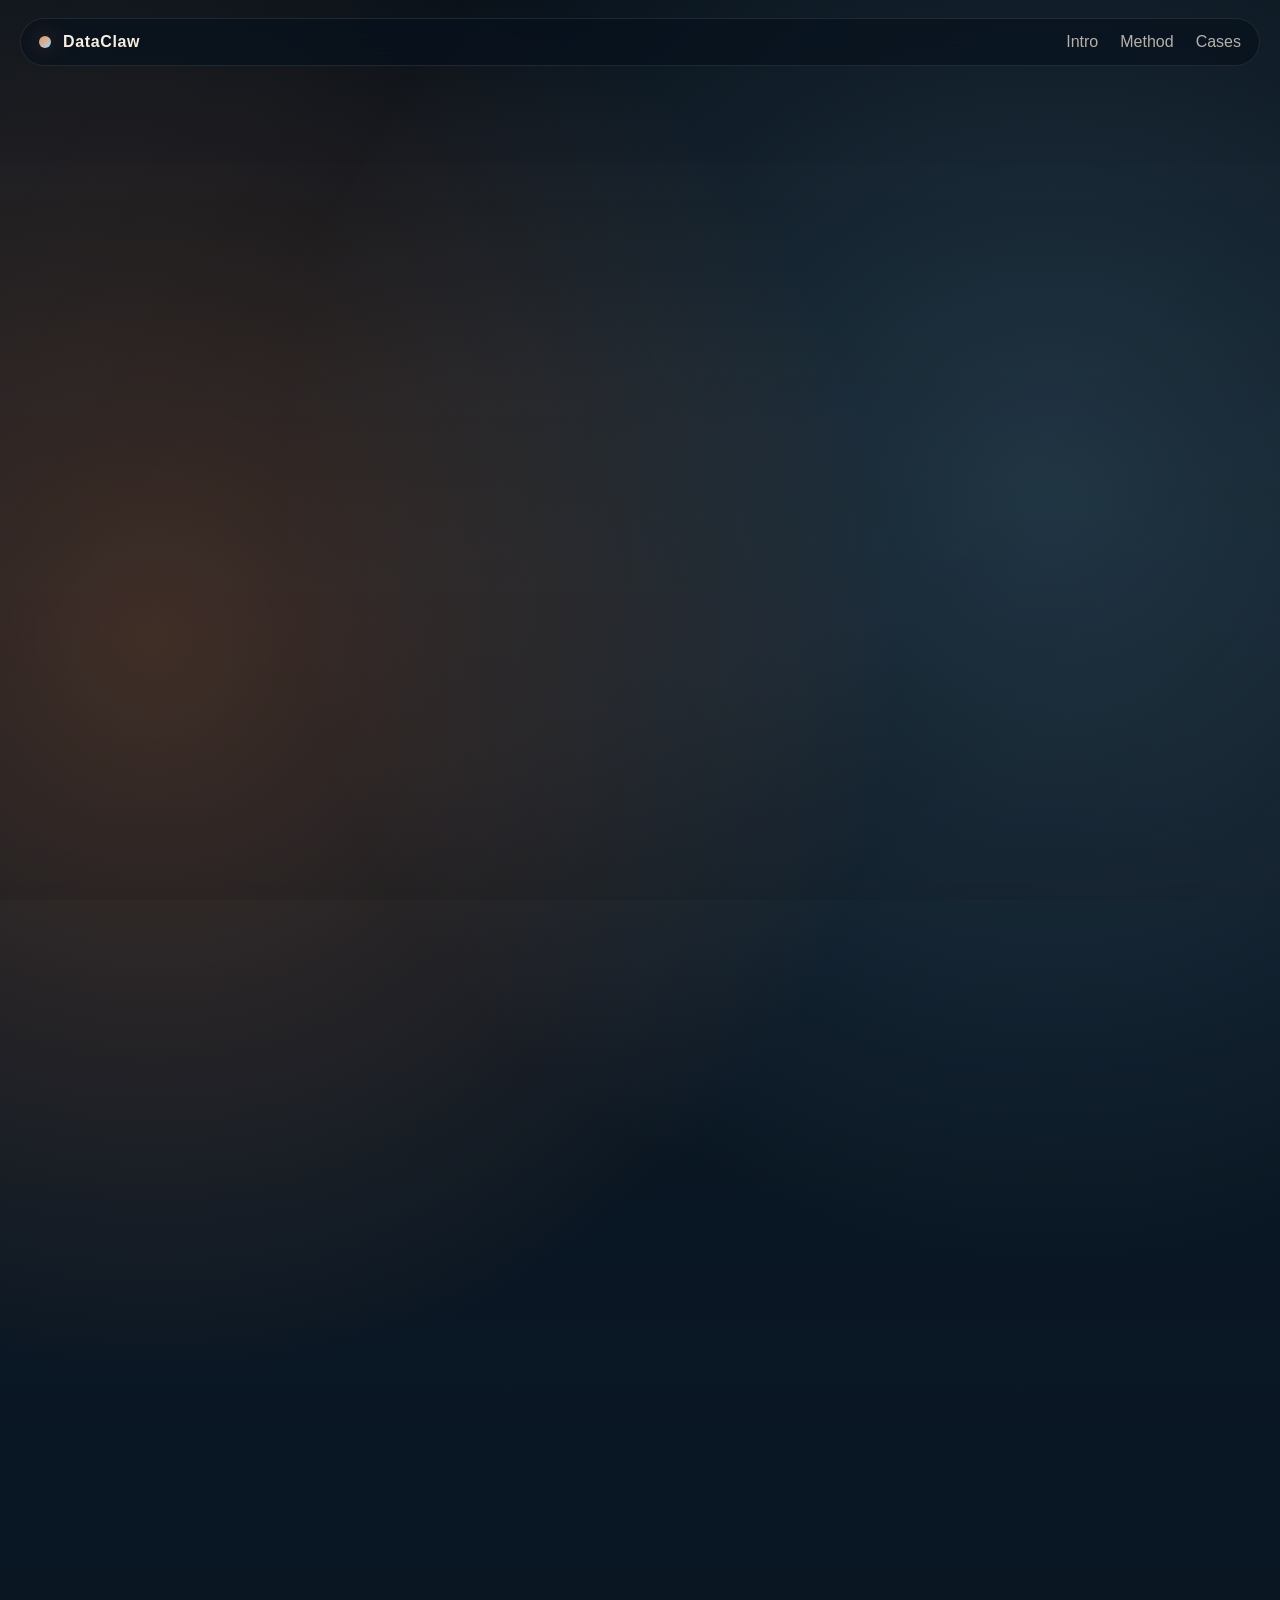
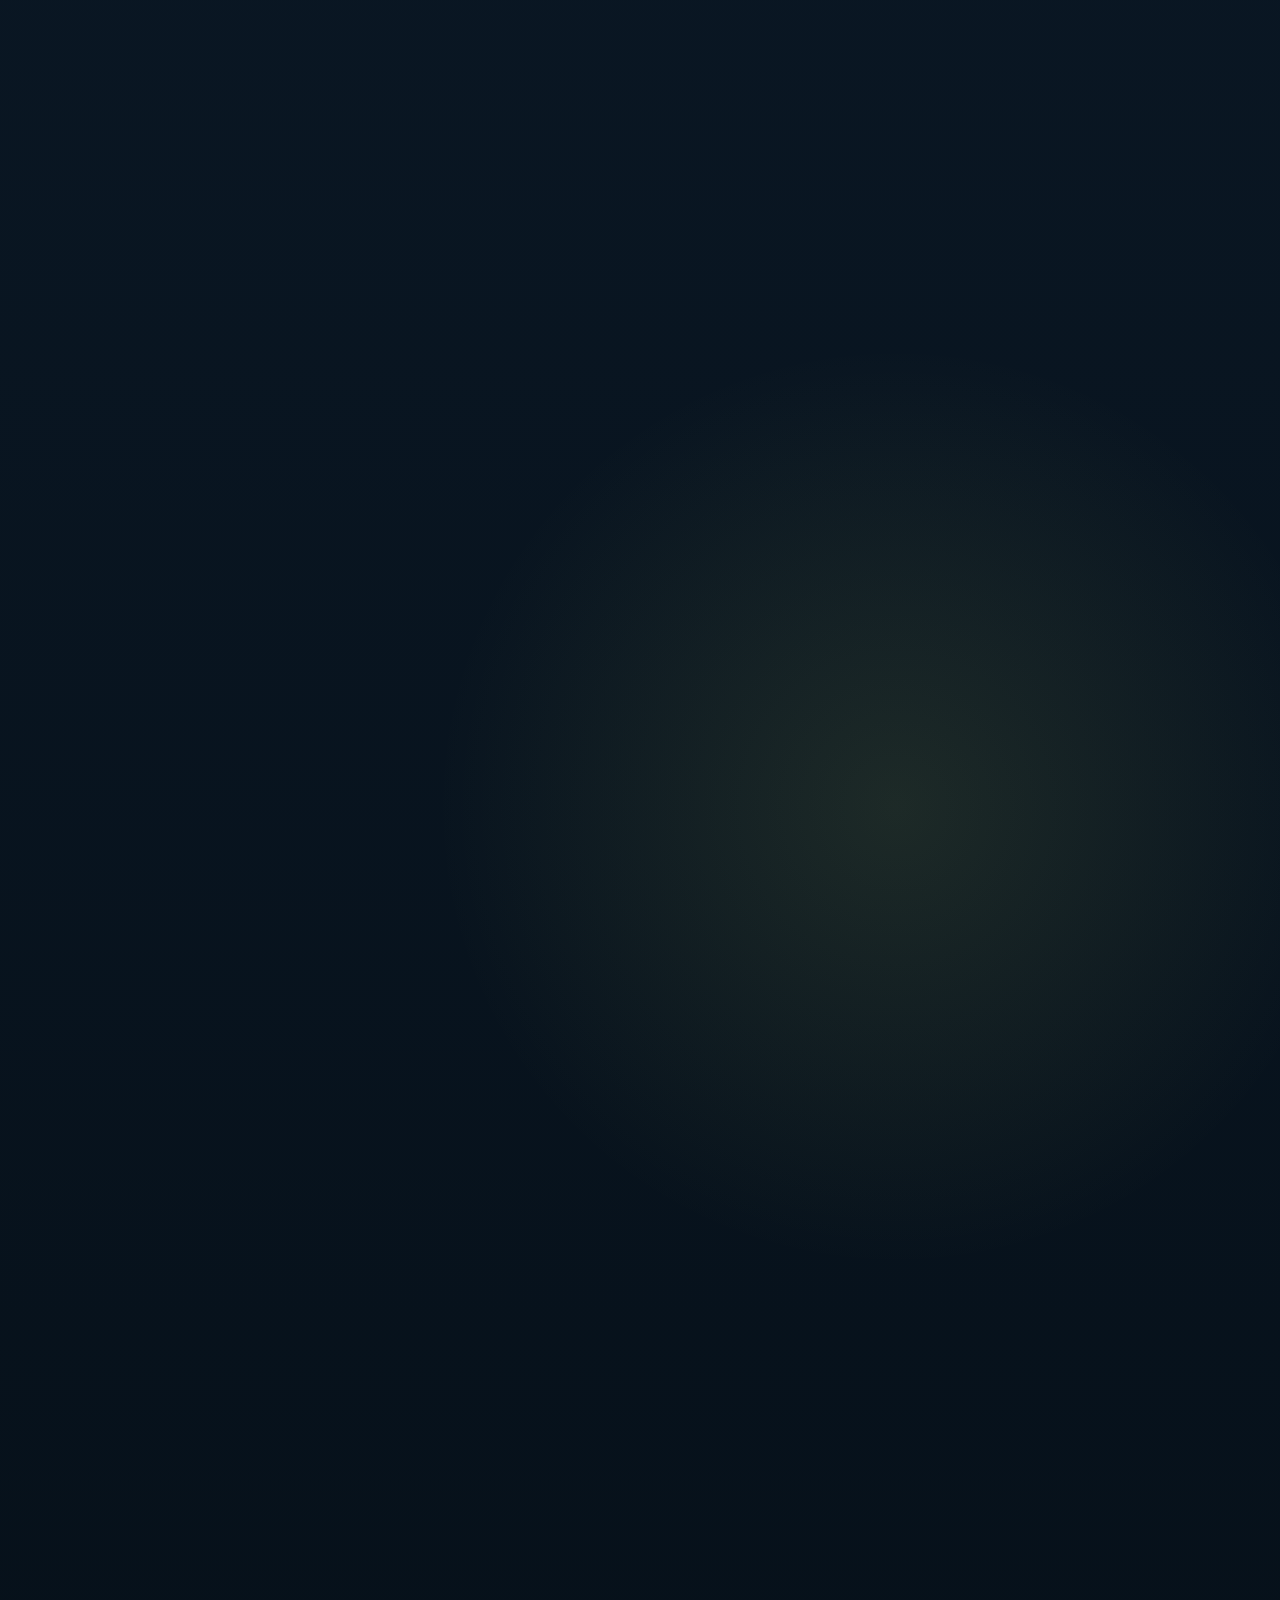
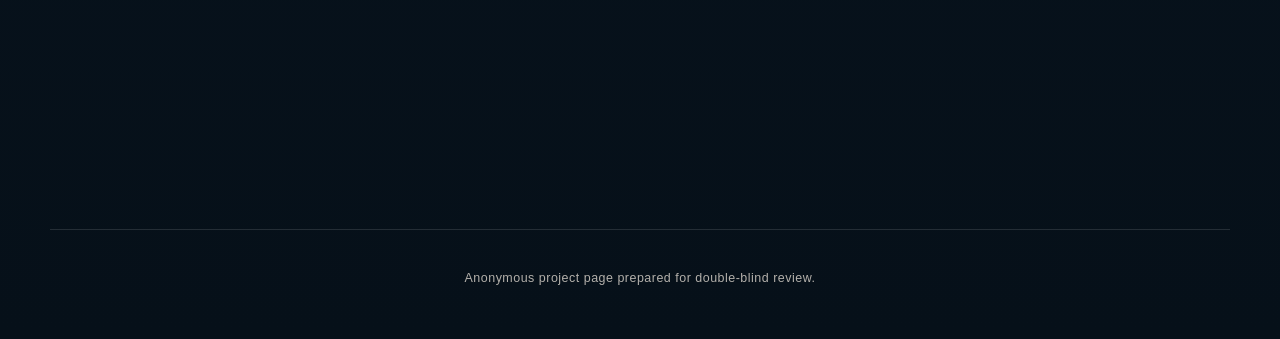
==== docs/index.html @ ee5fcf99 "Prepare anonymous review project page" ====
<!doctype html>
<html lang="en">
  <head>
    <meta charset="UTF-8" />
    <meta name="viewport" content="width=device-width, initial-scale=1.0" />
    <meta name="robots" content="noindex, nofollow, noarchive, nosnippet" />
    <meta name="referrer" content="no-referrer" />
    <meta
      http-equiv="Content-Security-Policy"
      content="default-src 'self'; img-src 'self' data:; media-src 'self'; style-src 'self' 'unsafe-inline'; script-src 'self'; connect-src 'none'; object-src 'none'; base-uri 'none'; form-action 'none'"
    />
    <title>DataClaw | Anonymous Project Page</title>
    <meta
      name="description"
      content="Anonymous project page for DataClaw, an agentic framework that plans, verifies, and teaches from raw multimodal streams."
    />
    <link rel="stylesheet" href="./styles.css?v=evaltable01" />
  </head>
  <body>
    <div class="cursor-glow" aria-hidden="true"></div>
    <div class="page-noise" aria-hidden="true"></div>

    <header class="site-nav">
      <a class="brand" href="#intro">
        <span class="brand-mark"></span>
        <span class="brand-text">DataClaw</span>
      </a>
      <nav class="nav-links">
        <a href="#intro">Intro</a>
        <a href="#method">Method</a>
        <a href="#cases">Cases</a>
      </nav>
    </header>

    <main>
      <section class="section hero" id="intro">
        <div class="hero-copy reveal">
          <p class="eyebrow">Planning, verifying, and teaching from raw multimodal streams</p>
          <h1 class="hero-title">
            DataClaw:
            <span>Agentic Data Tailoring</span>
          </h1>
          <p class="hero-subtitle">
            Construct intent-aligned supervision by deciding what evidence to acquire,
            what to write, and when a record is ready to teach.
          </p>
          <p class="hero-text">
            Given a raw stream and construction intent, DataClaw plans evidence requirements,
            calls typed visual and structured-data tools, drafts structured supervision, and
            verifies or revises the result before stopping. Provenance-aware anchors enforce
            factual support, while learner feedback favors records that improve downstream training.
          </p>
          <div class="hero-actions">
            <a class="button button-primary" href="#cases">Explore Cases</a>
            <a class="button button-ghost" href="#method">See Method</a>
          </div>
          <div class="hero-stats">
            <article class="stat-card">
              <strong>Plan</strong>
              <span>decompose each requested schema into unresolved evidence needs</span>
            </article>
            <article class="stat-card">
              <strong>Verify</strong>
              <span>ground every accepted claim in provenance-bearing anchors</span>
            </article>
            <article class="stat-card">
              <strong>Teach</strong>
              <span>prefer valid records aligned with downstream learner improvement</span>
            </article>
          </div>
        </div>

        <div class="hero-stage reveal">
          <div class="hero-backdrop"></div>
          <div class="hero-orbit hero-orbit-one"></div>
          <div class="hero-orbit hero-orbit-two"></div>
          <article class="hero-panel hero-panel-wide">
            <p class="panel-kicker">Raw Streams</p>
            <h3>Video, GUI trace, robot trajectory, and editing sequence</h3>
            <p>Long heterogeneous streams enter without pre-selected evidence or a fixed tool route.</p>
          </article>
          <article class="hero-panel hero-panel-top">
            <p class="panel-kicker">Construction Intent</p>
            <p>The requested schema determines which evidence and verification steps are necessary.</p>
          </article>
          <article class="hero-panel hero-panel-mid">
            <p class="panel-kicker">Teaching Records</p>
            <p>Verified tutorials, temporal QA, GUI trajectories, embodied recovery, and generation conditions.</p>
          </article>
          <div class="hero-chip hero-chip-left">Plan &rarr; Act</div>
          <div class="hero-chip hero-chip-right">Verify &rarr; Revise</div>
        </div>
      </section>

      <section class="section method-section" id="method">
        <div class="section-head reveal">
          <p class="eyebrow">Method</p>
          <h2>Adapt the evidence path to each intent instead of replaying one fixed workflow.</h2>
          <p class="section-copy">
            DataClaw decomposes the requested schema into evidence needs, acquires only unresolved
            evidence through typed tools, drafts a structured record, and revises it when factual
            or structural checks fail.
          </p>
        </div>

        <div class="method-architecture reveal" id="method-architecture">
          <div class="flow-group-frame flow-group-frame-inputs">
            <span class="flow-stage-label">Initial Inputs</span>
          </div>
          <div class="flow-group-frame flow-group-frame-outputs">
            <span class="flow-stage-label">Final outputs</span>
          </div>

          <article class="flow-card flow-card-video flow-card-data" data-flow-focus="video" data-flow-group="video" tabindex="0">
            <h3>Raw Stream</h3>
            <p>Full video, GUI session, or embodied trajectory with no pre-selected evidence.</p>
          </article>
          <article class="flow-card flow-card-query flow-card-data" data-flow-focus="source-intent" data-flow-group="source-intent" tabindex="0">
            <h3>Intent + Schema</h3>
            <p>The requested training record and its domain-specific structural constraints.</p>
          </article>

          <article class="flow-card flow-card-intent flow-card-agent" data-flow-focus="intent-agent" data-flow-group="intent-agent" tabindex="0">
            <h3>Planning Policy</h3>
            <p>Decompose the schema into evidence needs and decide which observations are still missing.</p>
            <div class="flow-mini-tags">
              <span>plan</span>
              <span>tool choice</span>
              <span>budget aware</span>
            </div>
          </article>

          <article class="flow-card flow-task-type flow-task-type-a flow-card-data" tabindex="0">
            <span class="flow-chip">Need A</span>
            <h3>Temporal</h3>
            <p>Locate decisive intervals, state changes, and event order.</p>
          </article>
          <article class="flow-card flow-task-type flow-task-type-b flow-card-data" tabindex="0">
            <span class="flow-chip">Need B</span>
            <h3>Perception</h3>
            <p>Resolve text, objects, spatial support, and tracked motion.</p>
          </article>
          <article class="flow-card flow-task-type flow-task-type-more flow-card-data" tabindex="0">
            <span class="flow-chip">Need C</span>
            <h3>Structured State</h3>
            <p>Recover GUI events, metadata, logs, or proprioception.</p>
          </article>

          <article class="flow-card flow-task-agent flow-task-agent-a flow-card-agent" tabindex="0">
            <h3>Temporal Tools</h3>
            <p>Seek, segment, and retrieve event-aware frames on demand.</p>
          </article>
          <article class="flow-card flow-task-agent flow-task-agent-b flow-card-agent" tabindex="0">
            <h3>Perception Tools</h3>
            <p>Invoke OCR, ASR, detection, and tracking only when needed.</p>
          </article>
          <article class="flow-card flow-task-agent flow-task-agent-more flow-card-agent" tabindex="0">
            <h3>State Parsers</h3>
            <p>Read exact structured observations from available traces and logs.</p>
          </article>

          <article class="flow-card flow-output flow-output-tutorial flow-card-data" tabindex="0">
            <h3>Draft</h3>
            <p>Construct an intent-conditioned record in the requested schema.</p>
          </article>
          <article class="flow-card flow-output flow-output-temporal flow-card-data" tabindex="0">
            <h3>Verify / Revise</h3>
            <p>Check provenance, factual consistency, and structural validity.</p>
          </article>
          <article class="flow-card flow-output flow-output-more flow-card-data" tabindex="0">
            <h3>Teaching Record</h3>
            <p>Return accepted supervision with evidence and an auditable tool trace.</p>
          </article>

          <svg class="flow-svg" viewBox="0 0 1240 1120" preserveAspectRatio="none" aria-hidden="true">
            <defs>
              <marker id="flowArrow" viewBox="0 0 10 10" refX="8" refY="5" markerWidth="7" markerHeight="7" orient="auto-start-reverse">
                <path class="flow-arrow-head" d="M 0 0 L 10 5 L 0 10 z"></path>
              </marker>
            </defs>

            <g class="flow-arrow-base-layer">
              <path class="flow-arrow-base" d="M367 171 C400 205 458 220 520 227"></path>
              <path class="flow-arrow-base" d="M873 171 C840 205 782 220 720 227"></path>
              <path class="flow-arrow-base" d="M620 413 C548 434 436 448 215 469"></path>
              <path class="flow-arrow-base" d="M620 413 L620 469"></path>
              <path class="flow-arrow-base" d="M620 413 C692 434 804 448 1025 469"></path>
              <path class="flow-arrow-base" d="M215 645 L215 701"></path>
              <path class="flow-arrow-base" d="M620 645 L620 701"></path>
              <path class="flow-arrow-base" d="M1025 645 L1025 701"></path>
              <path class="flow-arrow-base" d="M215 865 L215 921"></path>
              <path class="flow-arrow-base" d="M620 865 L620 921"></path>
              <path class="flow-arrow-base" d="M1025 865 L1025 921"></path>
            </g>

            <g class="flow-arrow-flow-layer">
              <path class="flow-arrow-flow" d="M367 171 C400 205 458 220 520 227" marker-end="url(#flowArrow)"></path>
              <path class="flow-arrow-flow" d="M873 171 C840 205 782 220 720 227" marker-end="url(#flowArrow)"></path>
              <path class="flow-arrow-flow" d="M620 413 C548 434 436 448 215 469" marker-end="url(#flowArrow)"></path>
              <path class="flow-arrow-flow" d="M620 413 L620 469" marker-end="url(#flowArrow)"></path>
              <path class="flow-arrow-flow" d="M620 413 C692 434 804 448 1025 469" marker-end="url(#flowArrow)"></path>
              <path class="flow-arrow-flow" d="M215 645 L215 701" marker-end="url(#flowArrow)"></path>
              <path class="flow-arrow-flow" d="M620 645 L620 701" marker-end="url(#flowArrow)"></path>
              <path class="flow-arrow-flow" d="M1025 645 L1025 701" marker-end="url(#flowArrow)"></path>
              <path class="flow-arrow-flow" d="M215 865 L215 921" marker-end="url(#flowArrow)"></path>
              <path class="flow-arrow-flow" d="M620 865 L620 921" marker-end="url(#flowArrow)"></path>
              <path class="flow-arrow-flow" d="M1025 865 L1025 921" marker-end="url(#flowArrow)"></path>
            </g>
          </svg>
        </div>
      </section>

      <section class="section cases-section" id="cases">
        <div class="section-head reveal">
          <p class="eyebrow">Case Gallery</p>
          <h2>One system, many kinds of data users may ask for.</h2>
        </div>

        <div class="cases-layout">
          <nav class="case-nav reveal" id="case-filter" aria-label="Case categories">
            <button class="case-nav-item is-active" type="button" data-case-target="cooking" aria-controls="case-spotlight">
              <span class="case-nav-title">Everyday Tutorials</span>
            </button>
            <button class="case-nav-item" type="button" data-case-target="geometry" aria-controls="case-spotlight">
              <span class="case-nav-title">Education</span>
            </button>
            <button class="case-nav-item" type="button" data-case-target="gui" aria-controls="case-spotlight">
              <span class="case-nav-title">GUI Agents</span>
            </button>
            <button class="case-nav-item" type="button" data-case-target="embodied" aria-controls="case-spotlight">
              <span class="case-nav-title">World Model</span>
            </button>
            <button class="case-nav-item" type="button" data-case-target="editing" aria-controls="case-spotlight">
              <span class="case-nav-title">Generation</span>
            </button>
          </nav>

          <aside class="case-spotlight reveal" id="case-spotlight">
            <div class="spotlight-header">
              <div class="spotlight-meta">
                <span class="spotlight-index" id="spotlight-index">01</span>
                <span class="spotlight-domain" id="spotlight-domain">Everyday Tutorials</span>
              </div>
              <div class="spotlight-copy">
                <h3 id="spotlight-title">Cooking Tutorial from Raw Video</h3>
                <p id="spotlight-summary">
                  Turn a cooking-and-cleanup video into interleaved instructional data that feels like a real tutorial page.
                </p>
                <div class="case-subnav" id="case-subnav" hidden>
                  <span class="case-subnav-label">Subcategory</span>
                  <div class="case-subnav-controls">
                    <button class="case-subnav-button" id="case-subnav-prev" type="button" aria-label="Previous subcategory">
                      <span aria-hidden="true">‹</span>
                    </button>
                    <span class="case-subnav-current" id="case-subnav-current">Game Generation</span>
                    <button class="case-subnav-button" id="case-subnav-next" type="button" aria-label="Next subcategory">
                      <span aria-hidden="true">›</span>
                    </button>
                  </div>
                  <span class="case-subnav-count" id="case-subnav-count">1 / 2</span>
                </div>
              </div>
            </div>

            <div class="case-chat-shell" id="case-chat-shell">
              <div class="case-chat-topbar">
                <span class="chat-topbar-dot"></span>
                <span class="chat-topbar-dot"></span>
                <span class="chat-topbar-dot"></span>
                <p>Case Replay</p>
              </div>

              <div class="case-chat-thread" id="case-chat-thread">
                <article class="chat-message chat-message-user" data-chat-step="1">
                  <div class="chat-avatar chat-avatar-user">You</div>
                  <div class="chat-bubble chat-bubble-user">
                    <div class="chat-upload-preview" id="case-input-preview">
                      <video
                        class="case-input-video"
                        id="case-input-video"
                        playsinline
                        muted
                        controls
                        loop
                        preload="metadata"
                      ></video>
                      <img class="case-input-poster" id="case-input-poster" alt="Uploaded video preview" hidden />
                    </div>

                    <div class="case-input-assets" id="case-input-assets" hidden></div>

                    <div class="case-input-fallback" id="case-input-fallback">
                      <p id="case-input-fallback-copy">A source asset is available for this case.</p>
                    </div>

                    <p class="chat-message-copy" id="case-input-intent">
                      This is a cooking video. Turn it into interleaved tutorial data with step-by-step images and text.
                    </p>
                  </div>
                </article>

                <article class="chat-message chat-message-assistant" data-chat-step="2">
                  <div class="chat-avatar chat-avatar-ai">DataClaw</div>
                  <div class="chat-bubble chat-bubble-assistant">
                    <div class="case-thought-head">
                      <p class="chat-bubble-kicker">THOUGHT</p>
                      <button
                        class="case-thought-toggle"
                        id="case-thought-toggle"
                        type="button"
                        aria-expanded="false"
                        aria-controls="case-thought-panel"
                      >
                        <span id="case-thought-toggle-label">Show thoughts</span>
                      </button>
                    </div>
                    <div class="case-thought-panel is-collapsed" id="case-thought-panel" hidden>
                      <div class="chat-typing" id="case-typing-indicator" aria-hidden="true">
                        <span></span>
                        <span></span>
                        <span></span>
                      </div>

                      <div class="case-thought-grid" id="case-thought-grid"></div>
                    </div>
                  </div>
                </article>

                <article class="chat-message chat-message-assistant chat-message-output" data-chat-step="3">
                  <div class="chat-avatar chat-avatar-ai">DataClaw</div>
                  <div class="chat-bubble chat-bubble-assistant chat-bubble-output">
                    <div class="chat-sample-card" id="case-output-card">
                      <div class="case-output-field" id="case-output-task-field">
                        <span class="case-output-label" id="case-output-task-label">TASK</span>
                        <div class="case-task-preview" id="case-task-preview" hidden>
                          <video
                            id="case-task-video"
                            playsinline
                            muted
                            controls
                            loop
                            preload="metadata"
                            hidden
                          ></video>
                          <img id="case-task-poster" alt="Task source frame" />
                        </div>
                        <p class="case-output-question" id="case-output-question">
                          This is my current situation: I am about to cook meat, and I am setting a timer to keep track of the cooking time. I want to know what I should do next.
                        </p>
                      </div>
                      <div class="case-output-field" id="case-output-solution-field">
                        <span class="case-output-label" id="case-output-solution-label">SOLUTION</span>
                        <p class="case-output-text" id="case-output-text" hidden></p>
                        <div class="case-output-gallery" id="case-output-gallery"></div>
                      </div>
                    </div>
                  </div>
                </article>
              </div>
            </div>

            <div class="spotlight-tags" id="spotlight-tags"></div>
          </aside>
        </div>
      </section>

      <section class="section validation-section" id="validation" hidden>
        <div class="section-head reveal">
          <p class="eyebrow">Evaluation</p>
          <h2>We test both benchmark reconstruction and benchmark augmentation.</h2>
          <p class="validation-intro">
            The goal is not just to generate plausible outputs. The goal is to reconstruct benchmark-style
            supervision from raw sources, and then show that newly constructed data can improve benchmark
            performance after training.
          </p>
        </div>

        <div class="eval-setting-grid">
          <article class="eval-setting-card reveal">
            <span class="validation-index">Setting A</span>
            <h3>Benchmark Reconstruction</h3>
            <p>
              Give the system raw materials, a user intent prompt, and target schema constraints. Then compare
              the constructed output against the official benchmark ground truth.
            </p>
            <ul class="eval-pill-list">
              <li>raw source</li>
              <li>user intent</li>
              <li>schema-aligned output</li>
              <li>GT comparison</li>
            </ul>
          </article>
          <article class="eval-setting-card reveal">
            <span class="validation-index">Setting B</span>
            <h3>Benchmark Augmentation</h3>
            <p>
              Give the system in-distribution but unlabeled raw materials, construct new data in the benchmark
              schema, train with the augmented set, and evaluate on the official test split.
            </p>
            <ul class="eval-pill-list">
              <li>unlabeled raw source</li>
              <li>new benchmark-style data</li>
              <li>train with augmentation</li>
              <li>test on official split</li>
            </ul>
          </article>
        </div>

        <div class="eval-benchmark-board reveal">
          <div class="summary-copy">
            <p class="eyebrow">Benchmarks</p>
            <h3>Source-linked benchmarks make reconstruction measurable.</h3>
            <p>
              We focus on benchmarks where the connection from benchmark sample back to raw source material is
              explicit enough to support reconstruction, alignment, or augmentation experiments.
            </p>
          </div>
          <div class="eval-benchmark-grid">
            <article class="eval-benchmark-card">
              <span class="eval-benchmark-tag">Video QA</span>
              <h4>LongVideoBench</h4>
              <p>Raw videos, subtitles, and annotations make it suitable for long-context reconstruction.</p>
            </article>
            <article class="eval-benchmark-card">
              <span class="eval-benchmark-tag">Temporal</span>
              <h4>TempCompass</h4>
              <p>Temporal ordering and concurrency questions are well matched to structured reconstruction.</p>
            </article>
            <article class="eval-benchmark-card">
              <span class="eval-benchmark-tag">Video QA</span>
              <h4>Video-MME</h4>
              <p>Video source linkage is clear enough to test benchmark-style QA recovery from raw videos.</p>
            </article>
            <article class="eval-benchmark-card">
              <span class="eval-benchmark-tag">Motion</span>
              <h4>MotionBench</h4>
              <p>Its mapping and clip provenance design makes it a strong reconstruction-friendly reference.</p>
            </article>
          </div>
        </div>

        <div class="eval-table-shell reveal">
          <div class="eval-table-head">
            <div>
              <p class="eyebrow">Comparison Table</p>
              <h3>Results can be organized by benchmark and evaluation setting.</h3>
            </div>
            <span class="eval-table-note">Numbers can be filled in later.</span>
          </div>

          <div class="eval-table-wrap">
            <table class="eval-table">
              <thead>
                <tr>
                  <th rowspan="2">Method</th>
                  <th rowspan="2">Family</th>
                  <th colspan="4">Setting A: Benchmark Reconstruction</th>
                  <th colspan="4">Setting B: Benchmark Augmentation</th>
                </tr>
                <tr>
                  <th>LongVideoBench</th>
                  <th>TempCompass</th>
                  <th>Video-MME</th>
                  <th>MotionBench</th>
                  <th>LongVideoBench</th>
                  <th>TempCompass</th>
                  <th>Video-MME</th>
                  <th>MotionBench</th>
                </tr>
              </thead>
              <tbody>
                <tr class="is-primary">
                  <th scope="row"><span class="eval-method-badge">DataClaw</span></th>
                  <td>Intent-driven data construction</td>
                  <td class="eval-cell-empty">—</td>
                  <td class="eval-cell-empty">—</td>
                  <td class="eval-cell-empty">—</td>
                  <td class="eval-cell-empty">—</td>
                  <td class="eval-cell-empty">—</td>
                  <td class="eval-cell-empty">—</td>
                  <td class="eval-cell-empty">—</td>
                  <td class="eval-cell-empty">—</td>
                </tr>
                <tr>
                  <th scope="row">Qwen3.5</th>
                  <td>Direct multimodal generation</td>
                  <td class="eval-cell-empty">—</td>
                  <td class="eval-cell-empty">—</td>
                  <td class="eval-cell-empty">—</td>
                  <td class="eval-cell-empty">—</td>
                  <td class="eval-cell-empty">—</td>
                  <td class="eval-cell-empty">—</td>
                  <td class="eval-cell-empty">—</td>
                  <td class="eval-cell-empty">—</td>
                </tr>
                <tr>
                  <th scope="row">Gemini</th>
                  <td>Direct multimodal generation</td>
                  <td class="eval-cell-empty">—</td>
                  <td class="eval-cell-empty">—</td>
                  <td class="eval-cell-empty">—</td>
                  <td class="eval-cell-empty">—</td>
                  <td class="eval-cell-empty">—</td>
                  <td class="eval-cell-empty">—</td>
                  <td class="eval-cell-empty">—</td>
                  <td class="eval-cell-empty">—</td>
                </tr>
                <tr>
                  <th scope="row">GPT-4o</th>
                  <td>Direct multimodal generation</td>
                  <td class="eval-cell-empty">—</td>
                  <td class="eval-cell-empty">—</td>
                  <td class="eval-cell-empty">—</td>
                  <td class="eval-cell-empty">—</td>
                  <td class="eval-cell-empty">—</td>
                  <td class="eval-cell-empty">—</td>
                  <td class="eval-cell-empty">—</td>
                  <td class="eval-cell-empty">—</td>
                </tr>
                <tr>
                  <th scope="row">InternVL</th>
                  <td>General VLM baseline</td>
                  <td class="eval-cell-empty">—</td>
                  <td class="eval-cell-empty">—</td>
                  <td class="eval-cell-empty">—</td>
                  <td class="eval-cell-empty">—</td>
                  <td class="eval-cell-empty">—</td>
                  <td class="eval-cell-empty">—</td>
                  <td class="eval-cell-empty">—</td>
                  <td class="eval-cell-empty">—</td>
                </tr>
                <tr>
                  <th scope="row">Rule Pipeline</th>
                  <td>Hand-crafted data synthesis</td>
                  <td class="eval-cell-empty">—</td>
                  <td class="eval-cell-empty">—</td>
                  <td class="eval-cell-empty">—</td>
                  <td class="eval-cell-empty">—</td>
                  <td class="eval-cell-empty">—</td>
                  <td class="eval-cell-empty">—</td>
                  <td class="eval-cell-empty">—</td>
                  <td class="eval-cell-empty">—</td>
                </tr>
              </tbody>
            </table>
          </div>
        </div>
      </section>

      <footer class="anonymous-review-note">
        <p>Anonymous project page prepared for double-blind review.</p>
      </footer>
    </main>

    <script src="./app.js?v=evaltable01"></script>
  </body>
</html>
---- docs/styles.css ----
:root {
  --bg: #08111a;
  --bg-deep: #040b12;
  --panel: rgba(255, 255, 255, 0.06);
  --panel-strong: rgba(255, 255, 255, 0.08);
  --line: rgba(255, 255, 255, 0.12);
  --text: #f6efe3;
  --muted: rgba(246, 239, 227, 0.72);
  --accent: #ff8f4c;
  --accent-soft: #ffd3a8;
  --cool: #98dbff;
  --lime: #d7ef75;
  --shadow: 0 30px 90px rgba(0, 0, 0, 0.28);
  --radius-xl: 34px;
  --radius-lg: 24px;
  --radius-md: 18px;
  --max-width: 1240px;
}

* {
  box-sizing: border-box;
}

html {
  scroll-behavior: smooth;
}

body {
  margin: 0;
  min-height: 100vh;
  font-family: "Avenir Next", "Segoe UI", "PingFang SC", "Hiragino Sans GB",
    "Microsoft YaHei", sans-serif;
  color: var(--text);
  background:
    radial-gradient(circle at 12% 18%, rgba(255, 143, 76, 0.24), transparent 24%),
    radial-gradient(circle at 82% 14%, rgba(152, 219, 255, 0.18), transparent 24%),
    radial-gradient(circle at 70% 68%, rgba(215, 239, 117, 0.1), transparent 18%),
    linear-gradient(180deg, #08111a 0%, #0a1724 38%, #061019 100%);
  overflow-x: hidden;
}

body::before {
  content: "";
  position: fixed;
  inset: 0;
  background:
    linear-gradient(125deg, rgba(255, 255, 255, 0.018), transparent 28%),
    linear-gradient(310deg, rgba(255, 255, 255, 0.014), transparent 34%);
  pointer-events: none;
  z-index: 0;
}

body::after {
  content: "";
  position: fixed;
  inset: 0;
  background: linear-gradient(180deg, rgba(0, 0, 0, 0.02), transparent 20%, rgba(0, 0, 0, 0.08));
  pointer-events: none;
  z-index: 0;
}

button,
a {
  color: inherit;
  font: inherit;
}

a {
  text-decoration: none;
}

.page-noise {
  position: fixed;
  inset: 0;
  background-image:
    linear-gradient(rgba(255, 255, 255, 0.02) 1px, transparent 1px),
    linear-gradient(90deg, rgba(255, 255, 255, 0.02) 1px, transparent 1px);
  background-size: 72px 72px;
  mask-image: radial-gradient(circle at center, black 42%, transparent 100%);
  opacity: 0.24;
  pointer-events: none;
  z-index: 0;
}

.cursor-glow {
  position: fixed;
  left: 0;
  top: 0;
  width: 240px;
  height: 240px;
  border-radius: 50%;
  background: radial-gradient(circle, rgba(255, 176, 111, 0.18), transparent 72%);
  filter: blur(10px);
  pointer-events: none;
  z-index: 0;
  opacity: 0;
  transform: translate(-50%, -50%);
  transition: opacity 180ms ease;
}

.site-nav {
  position: sticky;
  top: 0;
  z-index: 20;
  width: min(var(--max-width), calc(100% - 32px));
  margin: 18px auto 0;
  padding: 14px 18px;
  display: flex;
  align-items: center;
  justify-content: space-between;
  border-radius: 999px;
  border: 1px solid rgba(255, 255, 255, 0.09);
  background: rgba(7, 17, 28, 0.68);
  backdrop-filter: blur(18px);
}

.brand {
  display: inline-flex;
  align-items: center;
  gap: 12px;
  font-weight: 700;
  letter-spacing: 0.04em;
}

.brand-mark {
  width: 12px;
  height: 12px;
  border-radius: 50%;
  background: linear-gradient(135deg, var(--accent), var(--cool));
  box-shadow: 0 0 24px rgba(255, 143, 76, 0.45);
}

.nav-links {
  display: inline-flex;
  gap: 22px;
  color: var(--muted);
}

.nav-links a:hover {
  color: var(--text);
}

.section {
  position: relative;
  z-index: 1;
  width: min(var(--max-width), calc(100% - 32px));
  margin: 0 auto;
  padding: 92px 0;
}

.eyebrow,
.panel-kicker,
.spotlight-label {
  margin: 0;
  color: var(--accent-soft);
  text-transform: uppercase;
  letter-spacing: 0.18em;
  font-size: 0.76rem;
}

.section-head {
  max-width: 760px;
  margin-bottom: 34px;
}

.section-head h2,
.flow-card h3,
.case-spotlight h3,
.summary-copy h3 {
  margin: 12px 0 0;
  font-family: "Iowan Old Style", "Palatino Linotype", "Book Antiqua", Georgia,
    serif;
  letter-spacing: -0.03em;
}

.section-head h2 {
  font-size: clamp(2.1rem, 4vw, 3.8rem);
  line-height: 1.02;
}

.hero {
  display: grid;
  grid-template-columns: 1.04fr 0.96fr;
  gap: 52px;
  align-items: center;
  min-height: calc(100vh - 110px);
  padding-top: 44px;
}

.hero-title {
  margin: 10px 0 18px;
  font-family: "Iowan Old Style", "Palatino Linotype", "Book Antiqua", Georgia,
    serif;
  font-size: clamp(3.3rem, 9vw, 7rem);
  line-height: 0.94;
  letter-spacing: -0.06em;
}

.hero-title span {
  display: block;
  color: var(--accent-soft);
}

.hero-subtitle {
  margin: 0;
  max-width: 640px;
  font-size: 1.24rem;
  color: var(--cool);
}

.hero-text {
  margin: 18px 0 0;
  max-width: 660px;
  color: var(--muted);
  line-height: 1.86;
  font-size: 1.05rem;
}

.hero-actions {
  display: flex;
  flex-wrap: wrap;
  gap: 14px;
  margin-top: 30px;
}

.button {
  display: inline-flex;
  align-items: center;
  justify-content: center;
  min-height: 48px;
  padding: 0 22px;
  border-radius: 999px;
  border: 1px solid transparent;
  transition:
    transform 220ms ease,
    background 220ms ease,
    border-color 220ms ease;
}

.button:hover {
  transform: translateY(-2px);
}

.button-primary {
  background: linear-gradient(135deg, var(--accent), #ffb24d);
  color: #08121d;
  box-shadow: 0 18px 40px rgba(255, 143, 76, 0.25);
}

.button-ghost {
  border-color: var(--line);
  background: rgba(255, 255, 255, 0.04);
}

.hero-stats {
  display: grid;
  grid-template-columns: repeat(3, minmax(0, 1fr));
  gap: 16px;
  margin-top: 34px;
}

.stat-card,
.case-spotlight,
.validation-card,
.validation-summary {
  background: linear-gradient(180deg, rgba(255, 255, 255, 0.07), rgba(255, 255, 255, 0.03));
  border: 1px solid var(--line);
  box-shadow: var(--shadow);
  backdrop-filter: blur(18px);
}

.stat-card {
  padding: 18px;
  border-radius: var(--radius-lg);
}

.stat-card strong {
  display: block;
  font-size: 1.08rem;
}

.stat-card span {
  display: block;
  margin-top: 8px;
  color: var(--muted);
  line-height: 1.6;
  font-size: 0.95rem;
}

.hero-stage {
  position: relative;
  min-height: 640px;
}

.hero-backdrop {
  position: absolute;
  inset: 7% 8%;
  border-radius: 42px;
  border: 1px solid rgba(255, 255, 255, 0.08);
  background:
    radial-gradient(circle at 28% 28%, rgba(255, 143, 76, 0.28), transparent 30%),
    radial-gradient(circle at 72% 24%, rgba(152, 219, 255, 0.22), transparent 30%),
    linear-gradient(160deg, rgba(255, 255, 255, 0.08), rgba(255, 255, 255, 0.025));
}

.hero-orbit {
  position: absolute;
  border-radius: 50%;
  border: 1px solid rgba(255, 255, 255, 0.14);
  animation: rotateRing 18s linear infinite;
}

.hero-orbit-one {
  width: 360px;
  height: 360px;
  left: 8%;
  bottom: 8%;
}

.hero-orbit-two {
  width: 170px;
  height: 170px;
  left: 36%;
  bottom: 26%;
  border-style: dashed;
  animation-duration: 11s;
  animation-direction: reverse;
}

.hero-panel {
  position: absolute;
  padding: 22px;
  border-radius: 28px;
  border: 1px solid var(--line);
  background: rgba(8, 20, 31, 0.74);
  box-shadow: var(--shadow);
  backdrop-filter: blur(18px);
  animation: float 8.2s ease-in-out infinite;
}

.hero-panel h3 {
  margin: 10px 0 10px;
  font-size: 1.28rem;
}

.hero-panel p:last-child {
  margin-bottom: 0;
  color: var(--muted);
  line-height: 1.72;
}

.hero-panel-wide {
  left: 5%;
  right: 18%;
  top: 15%;
}

.hero-panel-top {
  top: 8%;
  right: 5%;
  width: 280px;
  animation-delay: -1.6s;
}

.hero-panel-mid {
  right: 8%;
  bottom: 14%;
  width: 310px;
  animation-delay: -4s;
}

.hero-chip {
  position: absolute;
  padding: 10px 14px;
  border-radius: 999px;
  border: 1px solid rgba(255, 255, 255, 0.12);
  background: rgba(255, 255, 255, 0.08);
  color: var(--muted);
}

.hero-chip-left {
  left: 6%;
  bottom: 10%;
}

.hero-chip-right {
  right: 18%;
  top: 44%;
}

.cases-layout {
  display: grid;
  grid-template-columns: 1fr;
  gap: 22px;
  align-items: start;
}

.section-copy {
  margin: 18px 0 0;
  max-width: 720px;
  color: var(--muted);
  line-height: 1.82;
  font-size: 1.04rem;
}

.method-architecture {
  --arch-accent: rgba(255, 143, 76, 0.18);
  --arch-accent-strong: rgba(255, 211, 168, 0.84);
  position: relative;
  min-height: 1120px;
  padding: 40px 20px 30px;
  display: grid;
  grid-template-columns: repeat(12, minmax(0, 1fr));
  grid-template-rows: 130px 186px 176px 164px 122px;
  gap: 56px 16px;
  border-radius: calc(var(--radius-xl) + 6px);
  border: 1px solid rgba(255, 255, 255, 0.08);
  background:
    radial-gradient(circle at 14% 16%, rgba(255, 143, 76, 0.14), transparent 26%),
    radial-gradient(circle at 82% 12%, rgba(152, 219, 255, 0.12), transparent 24%),
    linear-gradient(160deg, rgba(255, 255, 255, 0.055), rgba(255, 255, 255, 0.024));
  overflow: hidden;
  isolation: isolate;
}

.method-architecture[data-focus="temporal"] {
  --arch-accent: rgba(152, 219, 255, 0.18);
  --arch-accent-strong: rgba(152, 219, 255, 0.84);
}

.method-architecture[data-focus="gui"] {
  --arch-accent: rgba(215, 239, 117, 0.16);
  --arch-accent-strong: rgba(215, 239, 117, 0.82);
}

.method-architecture::before {
  content: "";
  position: absolute;
  inset: 0;
  background-image:
    linear-gradient(rgba(255, 255, 255, 0.022) 1px, transparent 1px),
    linear-gradient(90deg, rgba(255, 255, 255, 0.018) 1px, transparent 1px);
  background-size: 32px 32px;
  mask-image: linear-gradient(180deg, rgba(0, 0, 0, 0.8), transparent 96%);
  pointer-events: none;
}

.method-architecture::after {
  content: "";
  position: absolute;
  inset: -16% -22%;
  background: linear-gradient(90deg, transparent, var(--arch-accent-strong), transparent);
  opacity: 0.05;
  transform: rotate(7deg);
  animation: dataSweep 8s linear infinite;
  pointer-events: none;
}

.flow-group-frame {
  position: absolute;
  z-index: 1;
  border-radius: 30px;
  border: 1px solid rgba(255, 255, 255, 0.08);
  background: rgba(255, 255, 255, 0.018);
  box-shadow: inset 0 0 0 1px rgba(255, 255, 255, 0.024);
  transition:
    opacity 220ms ease,
    border-color 220ms ease,
    background 220ms ease,
    box-shadow 220ms ease;
}

.flow-group-frame-inputs {
  inset: 24px 48px auto 48px;
  height: 156px;
}

.flow-group-frame-intent {
  inset: 214px 84px auto 84px;
  height: 214px;
}

.flow-group-frame-synthesis {
  inset: 470px 18px auto 18px;
  height: 344px;
}

.flow-group-frame-outputs {
  inset: 900px 8px auto 8px;
  height: 170px;
}

.flow-group-frame-intent,
.flow-group-frame-synthesis {
  border-color: transparent;
  background: transparent;
  box-shadow: none;
}

.flow-stage-label {
  position: absolute;
  top: 50%;
  left: 12px;
  z-index: 2;
  display: inline-flex;
  align-items: center;
  justify-content: center;
  min-width: 30px;
  padding: 6px 10px;
  border-radius: 999px;
  border: 1px solid rgba(255, 255, 255, 0.08);
  background: rgba(6, 15, 24, 0.82);
  color: var(--accent-soft);
  letter-spacing: 0.12em;
  text-transform: uppercase;
  font-size: 0.62rem;
  white-space: nowrap;
  transform: translateY(-50%) rotate(-90deg);
  transform-origin: left center;
  pointer-events: none;
}

.flow-card.flow-card-agent {
  border-color: rgba(255, 191, 122, 0.42);
  background: linear-gradient(180deg, rgba(86, 46, 17, 0.98), rgba(58, 30, 12, 0.98));
  box-shadow:
    0 18px 46px rgba(0, 0, 0, 0.24),
    inset 0 1px 0 rgba(255, 211, 168, 0.12);
}

.flow-card.flow-card-data {
  border-color: rgba(152, 219, 255, 0.42);
  background: linear-gradient(180deg, rgba(18, 47, 72, 0.98), rgba(12, 31, 50, 0.98));
  box-shadow:
    0 18px 46px rgba(0, 0, 0, 0.24),
    inset 0 0 0 1px rgba(152, 219, 255, 0.12);
}

.flow-card {
  position: relative;
  z-index: 3;
  overflow: hidden;
  border-radius: 24px;
  border: 1px solid rgba(255, 255, 255, 0.08);
  background:
    linear-gradient(180deg, rgba(255, 255, 255, 0.075), rgba(255, 255, 255, 0.03)),
    rgba(7, 17, 27, 0.94);
  box-shadow: 0 18px 46px rgba(0, 0, 0, 0.24);
  backdrop-filter: blur(18px);
  padding: 18px;
  transition:
    opacity 220ms ease,
    transform 220ms ease,
    border-color 220ms ease,
    box-shadow 220ms ease,
    filter 220ms ease;
}

.flow-card::before {
  content: "";
  position: absolute;
  inset: 0;
  background: linear-gradient(135deg, rgba(255, 255, 255, 0.08), transparent 36%);
  pointer-events: none;
}

.flow-card:focus-visible {
  outline: none;
  border-color: rgba(255, 211, 168, 0.46);
}

.flow-card h3 {
  margin: 12px 0 0;
  font-size: clamp(1.24rem, 1.86vw, 1.88rem);
  line-height: 1.12;
}

.flow-card p {
  position: relative;
  z-index: 1;
  margin: 12px 0 0;
  color: var(--muted);
  line-height: 1.68;
}

.flow-chip,
.flow-model-tag,
.flow-mini-tags span {
  position: relative;
  z-index: 1;
  display: inline-flex;
  align-items: center;
  width: fit-content;
  padding: 8px 11px;
  border-radius: 999px;
  background: rgba(255, 255, 255, 0.08);
  color: var(--accent-soft);
  letter-spacing: 0.1em;
  text-transform: uppercase;
  font-size: 0.72rem;
}

.flow-card-video {
  grid-column: 2 / 7;
  grid-row: 1;
}

.flow-card-query {
  grid-column: 7 / 12;
  grid-row: 1;
}

.flow-group-frame-inputs .flow-stage-label {
  top: -1px;
  left: 50%;
  min-width: 129px;
  transform: translate(-50%, -50%);
  transform-origin: center;
}

.flow-group-frame-outputs .flow-stage-label {
  top: auto;
  bottom: -1px;
  left: 50%;
  min-width: 136px;
  transform: translate(-50%, 50%);
  transform-origin: center;
}

.flow-card-video h3,
.flow-card-query h3,
.flow-card-intent h3,
.flow-task-agent h3,
.flow-output h3 {
  margin-top: 0;
}

.flow-card-intent {
  grid-column: 2 / 12;
  grid-row: 2;
  min-height: 186px;
  padding: 30px 34px 28px;
}

.flow-card-route {
  grid-column: 2 / 12;
  grid-row: 3;
  min-height: 104px;
  padding: 20px 28px;
}

.flow-card-intent p,
.flow-card-route p {
  max-width: 54ch;
}

.flow-card-route h3 {
  font-size: clamp(1.12rem, 1.56vw, 1.46rem);
}

.flow-mini-tags {
  position: relative;
  z-index: 1;
  display: flex;
  flex-wrap: wrap;
  gap: 10px;
  margin-top: 18px;
}

.flow-task-type {
  grid-row: 3;
  display: grid;
  align-content: start;
  width: 100%;
  max-width: 292px;
  justify-self: center;
  min-height: 176px;
  border-radius: 20px;
  border-color: rgba(255, 255, 255, 0.12);
}

.flow-task-agent::after,
.flow-output::after {
  content: none !important;
}

.flow-task-type-a {
  grid-column: 1 / 5;
}

.flow-task-type-b {
  grid-column: 5 / 9;
}

.flow-task-type-more {
  grid-column: 9 / 13;
}

.flow-model-tag {
  margin-top: 16px;
  color: var(--text);
  letter-spacing: 0.06em;
  text-transform: none;
  font-size: 0.72rem;
}

.flow-output {
  grid-row: 5;
  min-height: 122px;
}

.flow-task-agent {
  grid-row: 4;
  min-height: 164px;
}

.flow-task-agent-a {
  grid-column: 1 / 5;
}

.flow-task-agent-b {
  grid-column: 5 / 9;
}

.flow-task-agent-more {
  grid-column: 9 / 13;
}

.flow-output-tutorial {
  grid-column: 1 / 5;
}

.flow-output-temporal {
  grid-column: 5 / 9;
}

.flow-output-gui {
  grid-column: 9 / 13;
}

.flow-output-more {
  grid-column: 9 / 13;
}

.flow-svg {
  position: absolute;
  inset: 0;
  z-index: 2;
  width: 100%;
  height: 100%;
  pointer-events: none;
}

.flow-arrow-head {
  fill: rgba(255, 223, 185, 0.98);
}

.flow-arrow-base,
.flow-arrow-flow {
  fill: none;
  stroke-linecap: round;
  stroke-linejoin: round;
  vector-effect: non-scaling-stroke;
}

.flow-arrow-base {
  stroke: rgba(255, 244, 229, 0.24);
  stroke-width: 7;
  opacity: 0.9;
}

.flow-arrow-flow {
  stroke: rgba(255, 223, 185, 0.98);
  stroke-width: 4.6;
  stroke-dasharray: 24 18;
  animation: flowDash 3.2s linear infinite;
  filter: drop-shadow(0 0 10px rgba(255, 211, 168, 0.22));
}

.validation-card h3 {
  margin: 10px 0 10px;
}

.validation-card p {
  margin: 0;
  line-height: 1.72;
}

.validation-index {
  color: var(--accent-soft);
  letter-spacing: 0.16em;
  text-transform: uppercase;
  font-size: 0.82rem;
}

.case-spotlight {
  position: static;
  top: auto;
  padding: 30px;
  border-radius: var(--radius-xl);
  overflow: hidden;
}

.case-nav {
  display: grid;
  grid-template-columns: repeat(5, minmax(0, 1fr));
  gap: 12px;
}

.case-nav-item {
  position: relative;
  display: flex;
  align-items: center;
  justify-content: center;
  width: 100%;
  min-height: 82px;
  padding: 16px 18px;
  border-radius: 24px;
  border: 1px solid rgba(255, 255, 255, 0.1);
  background:
    linear-gradient(180deg, rgba(255, 255, 255, 0.055), rgba(255, 255, 255, 0.02)),
    rgba(9, 18, 28, 0.86);
  color: var(--text);
  text-align: center;
  cursor: pointer;
  overflow: hidden;
  transition:
    transform 220ms ease,
    border-color 220ms ease,
    background 220ms ease,
    box-shadow 220ms ease,
    opacity 220ms ease;
}

.case-nav-item::before {
  content: "";
  position: absolute;
  inset: 0;
  background:
    radial-gradient(circle at 50% 0%, rgba(255, 143, 76, 0.16), transparent 42%),
    linear-gradient(180deg, rgba(152, 219, 255, 0.12), transparent 54%);
  opacity: 0;
  transition: opacity 220ms ease;
}

.case-nav-item > * {
  position: relative;
  z-index: 1;
}

.case-nav-item:hover,
.case-nav-item:focus-visible,
.case-nav-item.is-active {
  transform: translateY(-4px);
  border-color: rgba(255, 187, 139, 0.38);
  background:
    linear-gradient(135deg, rgba(255, 179, 122, 0.16), rgba(152, 219, 255, 0.12)),
    rgba(10, 22, 33, 0.94);
  box-shadow: 0 24px 64px rgba(0, 0, 0, 0.2);
}

.case-nav-item:hover::before,
.case-nav-item:focus-visible::before,
.case-nav-item.is-active::before {
  opacity: 1;
}

.case-nav-item:focus-visible {
  outline: none;
}

.case-nav-title {
  position: relative;
  z-index: 1;
  font-size: clamp(1.05rem, 1.3vw, 1.2rem);
  font-weight: 600;
  letter-spacing: 0.01em;
  line-height: 1.2;
}

.spotlight-index {
  display: inline-flex;
  align-items: center;
  justify-content: center;
  width: 44px;
  height: 44px;
  border-radius: 50%;
  background: rgba(255, 255, 255, 0.08);
}

.spotlight-domain {
  margin: 0;
  color: var(--accent-soft);
  font-size: 0.88rem;
  letter-spacing: 0.08em;
  text-transform: uppercase;
}

.spotlight-meta {
  display: flex;
  align-items: center;
  gap: 12px;
}

.spotlight-header {
  display: grid;
  grid-template-columns: auto 1fr;
  gap: 18px;
  align-items: start;
  margin-bottom: 28px;
}

.spotlight-copy p {
  margin: 14px 0 0;
  color: var(--muted);
  line-height: 1.82;
}

.case-subnav {
  display: grid;
  grid-template-columns: auto 1fr auto;
  align-items: center;
  gap: 12px;
  width: fit-content;
  margin-top: 18px;
  padding: 8px 10px;
  border-radius: 999px;
  border: 1px solid rgba(255, 255, 255, 0.08);
  background: rgba(255, 255, 255, 0.04);
}

.case-subnav[hidden] {
  display: none;
}

.case-subnav-label,
.case-subnav-count {
  color: rgba(190, 233, 255, 0.72);
  letter-spacing: 0.1em;
  text-transform: uppercase;
  font-size: 0.64rem;
}

.case-subnav-controls {
  display: inline-flex;
  align-items: center;
  gap: 10px;
}

.case-subnav-current {
  min-width: 148px;
  text-align: center;
  color: rgba(255, 255, 255, 0.94);
  font-size: 0.84rem;
}

.case-subnav-button {
  display: inline-flex;
  align-items: center;
  justify-content: center;
  width: 28px;
  height: 28px;
  border-radius: 50%;
  border: 1px solid rgba(255, 255, 255, 0.08);
  background: rgba(255, 255, 255, 0.04);
  color: rgba(255, 255, 255, 0.9);
  cursor: pointer;
  transition: background 180ms ease, border-color 180ms ease, opacity 180ms ease;
}

.case-subnav-button:hover:not(:disabled) {
  background: rgba(190, 233, 255, 0.08);
  border-color: rgba(190, 233, 255, 0.18);
}

.case-subnav-button:disabled {
  opacity: 0.34;
  cursor: default;
}

.case-spotlight h3 {
  font-size: clamp(1.9rem, 3vw, 2.8rem);
  line-height: 1.02;
}

.case-spotlight.is-swapping {
  animation: spotlightSwap 360ms ease;
}

.case-chat-shell {
  position: relative;
  padding: 16px 16px 18px;
  border-radius: 30px;
  border: 1px solid rgba(255, 255, 255, 0.1);
  background:
    radial-gradient(circle at top right, rgba(80, 170, 255, 0.08), transparent 34%),
    linear-gradient(180deg, rgba(255, 255, 255, 0.055), rgba(255, 255, 255, 0.024)),
    rgba(8, 16, 25, 0.98);
  box-shadow:
    0 26px 64px rgba(0, 0, 0, 0.22),
    inset 0 1px 0 rgba(255, 255, 255, 0.06);
  overflow: hidden;
}

.case-chat-topbar {
  display: flex;
  align-items: center;
  gap: 9px;
  padding: 2px 4px 14px;
  border-bottom: 1px solid rgba(255, 255, 255, 0.06);
}

.case-chat-topbar p {
  margin: 0 0 0 2px;
  color: var(--muted);
  letter-spacing: 0.08em;
  text-transform: uppercase;
  font-size: 0.72rem;
}

.chat-topbar-dot {
  width: 8px;
  height: 8px;
  border-radius: 50%;
  background: rgba(255, 255, 255, 0.18);
}

.chat-topbar-dot:first-child {
  background: rgba(255, 143, 76, 0.9);
}

.chat-topbar-dot:nth-child(2) {
  background: rgba(255, 198, 118, 0.82);
}

.chat-topbar-dot:nth-child(3) {
  background: rgba(102, 223, 172, 0.78);
}

.case-chat-thread {
  display: grid;
  gap: 18px;
  padding-top: 18px;
}

.chat-message {
  display: none;
  grid-template-columns: max-content minmax(0, 1fr);
  gap: 14px;
  align-items: start;
  opacity: 0;
  transform: translateY(18px);
  pointer-events: none;
  transition:
    opacity 320ms ease,
    transform 320ms ease;
}

.chat-message.is-mounted {
  display: grid;
}

.chat-message.is-visible {
  opacity: 1;
  transform: translateY(0);
  pointer-events: auto;
}

.chat-message-user {
  grid-template-columns: minmax(0, 1fr) 56px;
}

.chat-message-user .chat-bubble {
  grid-column: 1;
}

.chat-message-user .chat-avatar {
  grid-column: 2;
}

.chat-avatar {
  display: inline-flex;
  align-items: center;
  justify-content: center;
  min-width: 56px;
  height: 56px;
  padding: 0 14px;
  border-radius: 18px;
  font-size: 0.78rem;
  font-weight: 600;
  letter-spacing: 0.02em;
  text-transform: none;
}

.chat-avatar-user {
  width: 56px;
  padding: 0;
  background: linear-gradient(135deg, rgba(255, 143, 76, 0.22), rgba(255, 198, 118, 0.14));
  border: 1px solid rgba(255, 187, 139, 0.3);
  color: rgba(255, 223, 185, 0.98);
}

.chat-avatar-ai {
  min-width: 98px;
  background: linear-gradient(135deg, rgba(102, 223, 172, 0.16), rgba(152, 219, 255, 0.16));
  border: 1px solid rgba(152, 219, 255, 0.22);
  color: rgba(202, 242, 255, 0.96);
}

.chat-bubble {
  width: 100%;
  padding: 18px;
  border-radius: 26px;
  border: 1px solid rgba(255, 255, 255, 0.08);
  box-shadow: 0 20px 48px rgba(0, 0, 0, 0.16);
}

.chat-bubble-user {
  max-width: min(72%, 760px);
  justify-self: end;
  background:
    radial-gradient(circle at top right, rgba(255, 170, 92, 0.18), transparent 36%),
    linear-gradient(180deg, rgba(255, 255, 255, 0.08), rgba(255, 255, 255, 0.02)),
    rgba(22, 19, 17, 0.94);
}

.chat-bubble-assistant {
  max-width: min(84%, 900px);
  background:
    radial-gradient(circle at top left, rgba(102, 223, 172, 0.12), transparent 34%),
    linear-gradient(180deg, rgba(255, 255, 255, 0.07), rgba(255, 255, 255, 0.02)),
    rgba(10, 18, 28, 0.95);
}

.chat-bubble-output {
  background:
    radial-gradient(circle at top right, rgba(102, 223, 172, 0.14), transparent 34%),
    radial-gradient(circle at bottom left, rgba(80, 170, 255, 0.1), transparent 32%),
    linear-gradient(180deg, rgba(255, 255, 255, 0.07), rgba(255, 255, 255, 0.02)),
    rgba(10, 18, 27, 0.96);
}

.chat-sample-card {
  padding: 14px;
  border-radius: 22px;
  border: 1px solid rgba(255, 255, 255, 0.08);
  background: rgba(6, 13, 21, 0.5);
}

.chat-sample-card.is-parallel {
  padding: 0;
  border: 0;
  background: transparent;
}

.chat-upload-preview {
  position: relative;
  width: min(100%, 360px);
  overflow: hidden;
  border-radius: 18px;
  border: 1px solid rgba(255, 255, 255, 0.08);
  background: rgba(4, 10, 16, 0.92);
  box-shadow: 0 18px 48px rgba(0, 0, 0, 0.24);
}

.chat-upload-preview[hidden] {
  display: none;
}

.case-input-assets {
  display: grid;
  grid-template-columns: repeat(2, minmax(0, 1fr));
  gap: 10px;
  width: min(100%, 360px);
}

.case-input-assets.is-landscape {
  grid-template-columns: repeat(3, minmax(0, 1fr));
  width: min(100%, 560px);
}

.case-input-assets[hidden] {
  display: none;
}

.case-input-asset {
  position: relative;
  margin: 0;
  overflow: hidden;
  border-radius: 16px;
  border: 1px solid rgba(255, 255, 255, 0.08);
  background: rgba(4, 10, 16, 0.92);
  box-shadow: 0 14px 30px rgba(0, 0, 0, 0.18);
}

.case-input-asset video,
.case-input-asset img {
  display: block;
  width: 100%;
  aspect-ratio: 9 / 16;
  object-fit: cover;
}

.case-input-assets.is-landscape .case-input-asset video,
.case-input-assets.is-landscape .case-input-asset img {
  aspect-ratio: 16 / 10;
}

.case-input-asset figcaption {
  position: absolute;
  left: 8px;
  bottom: 8px;
  padding: 6px 8px;
  border-radius: 999px;
  background: rgba(5, 13, 22, 0.78);
  border: 1px solid rgba(255, 255, 255, 0.08);
  color: rgba(255, 255, 255, 0.92);
  font-size: 0.68rem;
  letter-spacing: 0.05em;
}

.case-input-video,
.case-input-poster {
  width: 100%;
  aspect-ratio: 16 / 9;
  display: block;
  object-fit: cover;
  background: #04090f;
}

.case-input-video[hidden],
.case-input-poster[hidden] {
  display: none;
}

.case-input-fallback {
  display: grid;
  gap: 10px;
  align-content: center;
  min-height: 240px;
  padding: 18px;
  border-radius: 18px;
  background:
    radial-gradient(circle at top left, rgba(76, 181, 255, 0.16), transparent 40%),
    linear-gradient(180deg, rgba(255, 255, 255, 0.06), rgba(255, 255, 255, 0.02)),
    rgba(6, 13, 21, 0.94);
}

.case-input-fallback[hidden] {
  display: none;
}

.case-input-fallback p {
  margin: 0;
  color: var(--muted);
  line-height: 1.68;
}

.chat-message-copy,
.chat-sample-card {
  margin-top: 14px;
}

.chat-message-copy {
  margin-bottom: 0;
  color: rgba(255, 255, 255, 0.92);
  line-height: 1.82;
  font-size: 0.98rem;
}

.chat-bubble-kicker {
  margin: 0;
  color: rgba(190, 233, 255, 0.72);
  letter-spacing: 0.16em;
  text-transform: uppercase;
  font-size: 0.7rem;
}

.case-thought-head {
  display: flex;
  align-items: center;
  justify-content: space-between;
  gap: 14px;
}

.case-thought-toggle {
  display: inline-flex;
  align-items: center;
  justify-content: center;
  padding: 8px 12px;
  border-radius: 999px;
  border: 1px solid rgba(255, 255, 255, 0.08);
  background: rgba(255, 255, 255, 0.04);
  color: rgba(255, 255, 255, 0.88);
  font-size: 0.74rem;
  letter-spacing: 0.06em;
  text-transform: uppercase;
  cursor: pointer;
  transition: border-color 180ms ease, background 180ms ease, color 180ms ease;
}

.case-thought-toggle:hover {
  border-color: rgba(190, 233, 255, 0.24);
  background: rgba(190, 233, 255, 0.08);
}

.case-thought-panel {
  margin-top: 14px;
}

.case-thought-panel[hidden] {
  display: none;
}

.chat-typing {
  display: flex;
  align-items: center;
  gap: 8px;
  height: 20px;
  margin-bottom: 16px;
  transition: opacity 220ms ease, height 220ms ease, margin 220ms ease;
}

.chat-typing span {
  width: 8px;
  height: 8px;
  border-radius: 50%;
  background: rgba(202, 242, 255, 0.74);
  animation: chatTypingPulse 1.1s ease-in-out infinite;
}

.chat-typing span:nth-child(2) {
  animation-delay: 0.14s;
}

.chat-typing span:nth-child(3) {
  animation-delay: 0.28s;
}

.chat-typing.is-hidden {
  opacity: 0;
  height: 0;
  margin: 0;
  overflow: hidden;
}

.case-thought-grid {
  position: relative;
  z-index: 1;
  display: grid;
  gap: 14px;
}

.thought-card {
  display: none;
  padding: 16px 16px 18px;
  border-radius: 20px;
  border: 1px solid rgba(255, 255, 255, 0.08);
  background: rgba(8, 14, 20, 0.5);
  box-shadow: inset 0 1px 0 rgba(255, 255, 255, 0.04);
  opacity: 0;
  transform: translateY(10px);
  transition:
    opacity 260ms ease,
    transform 260ms ease;
}

.thought-card.is-mounted {
  display: block;
}

.thought-card.is-visible {
  opacity: 1;
  transform: translateY(0);
}

.thought-card h5 {
  margin: 0 0 8px;
  font-size: 1rem;
  line-height: 1.3;
}

.thought-card p {
  margin: 0;
  color: var(--muted);
  line-height: 1.68;
}

.case-output-gallery {
  position: relative;
  z-index: 1;
  display: grid;
  gap: 14px;
  width: min(100%, 320px);
  margin-top: 10px;
}

.case-output-gallery.is-wide {
  width: min(100%, 1040px);
}

.case-output-gallery.is-wide.is-duo {
  width: min(100%, 960px);
}

.case-output-gallery.is-empty {
  display: none;
}

.case-output-entry {
  position: relative;
  display: none;
  opacity: 0;
  transform: translateY(10px);
  transition:
    opacity 260ms ease,
    transform 260ms ease;
}

.case-output-entry.is-mounted {
  display: block;
}

.case-output-entry.is-visible {
  opacity: 1;
  transform: translateY(0);
}

.case-output-entry-text {
  padding: 16px 18px;
  border-radius: 18px;
  border: 1px solid rgba(255, 255, 255, 0.08);
  background: rgba(255, 255, 255, 0.04);
}

.case-output-entry-text p {
  margin: 0;
  color: var(--text);
  line-height: 1.82;
}

.case-output-entry-image {
  margin: 0;
  width: min(100%, 320px);
  aspect-ratio: 16 / 10;
  overflow: hidden;
  border-radius: 18px;
  border: 1px solid rgba(255, 255, 255, 0.08);
  background: rgba(4, 10, 16, 0.92);
  box-shadow: 0 18px 40px rgba(0, 0, 0, 0.2);
}

.case-output-entry-image img {
  display: block;
  width: 100%;
  height: 100%;
  object-fit: cover;
}

.case-output-entry-video {
  margin: 0;
  width: min(100%, 280px);
  overflow: hidden;
  border-radius: 18px;
  border: 1px solid rgba(255, 255, 255, 0.08);
  background: rgba(4, 10, 16, 0.92);
  box-shadow: 0 18px 40px rgba(0, 0, 0, 0.2);
}

.case-output-entry-video video {
  display: block;
  width: 100%;
  height: auto;
  background: #04090f;
}

.case-output-entry-parallel {
  width: 100%;
}

.case-output-parallel-grid {
  display: grid;
  grid-template-columns: repeat(3, minmax(0, 1fr));
  gap: 14px;
}

.case-output-parallel-grid.is-duo {
  grid-template-columns: repeat(2, minmax(0, 1fr));
  gap: 18px;
}

.case-output-panel {
  padding: 16px;
  border-radius: 18px;
  border: 1px solid rgba(255, 255, 255, 0.08);
  background: rgba(255, 255, 255, 0.04);
}

.case-output-panel-title {
  margin: 0 0 12px;
  font-size: 0.98rem;
  line-height: 1.3;
}

.case-output-panel-label {
  display: inline-flex;
  margin-bottom: 8px;
  color: rgba(190, 233, 255, 0.72);
  letter-spacing: 0.14em;
  text-transform: uppercase;
  font-size: 0.66rem;
}

.case-output-panel-video,
.case-output-panel-image {
  display: block;
  width: 100%;
  margin-bottom: 10px;
  overflow: hidden;
  border-radius: 14px;
  border: 1px solid rgba(255, 255, 255, 0.08);
  background: #04090f;
}

.case-output-panel-video {
  height: auto;
  aspect-ratio: 4 / 3;
}

.case-output-panel-image {
  height: auto;
  aspect-ratio: 4 / 3;
  object-fit: contain;
}

.case-output-panel-prompt {
  margin: 0 0 12px;
  color: rgba(255, 255, 255, 0.92);
  font-family: "IBM Plex Mono", "SFMono-Regular", Consolas, monospace;
  font-size: 0.8rem;
  line-height: 1.6;
}

.case-output-panel-answer {
  margin: 0 0 12px;
  color: var(--text);
  line-height: 1.72;
}

.case-output-panel-thoughts {
  position: relative;
  display: grid;
  gap: 10px;
  margin-bottom: 12px;
  padding: 18px 14px 12px;
  border-radius: 14px;
  border: 1px solid rgba(190, 233, 255, 0.12);
  background: rgba(190, 233, 255, 0.04);
  font-family: "IBM Plex Mono", "SFMono-Regular", Consolas, monospace;
  font-size: 0.78rem;
  line-height: 1.72;
}

.case-output-panel-thought-badge {
  position: absolute;
  top: 0;
  left: 14px;
  transform: translateY(-50%);
  display: inline-flex;
  align-items: center;
  padding: 5px 10px;
  border-radius: 999px;
  border: 1px solid rgba(190, 233, 255, 0.16);
  background: rgba(8, 18, 29, 0.96);
  color: rgba(206, 240, 255, 0.9);
  letter-spacing: 0.08em;
  text-transform: uppercase;
  font-size: 0.62rem;
  line-height: 1;
  box-shadow: 0 10px 22px rgba(0, 0, 0, 0.2);
}

.case-output-panel-step {
  margin: 0;
  color: rgba(222, 243, 255, 0.9);
}

.case-output-panel-thoughts .case-output-panel-image {
  margin-bottom: 0;
}

.case-output-panel-gallery {
  display: grid;
  grid-template-columns: repeat(2, minmax(0, 1fr));
  gap: 10px;
}

.case-output-panel-gallery-image {
  display: block;
  width: 100%;
  border-radius: 12px;
  border: 1px solid rgba(255, 255, 255, 0.08);
  background: #04090f;
  aspect-ratio: 16 / 9;
  object-fit: cover;
}

.case-output-parallel-grid.is-duo .case-output-panel-gallery-image {
  aspect-ratio: 16 / 10;
}

.case-output-question {
  margin: 0;
  color: rgba(255, 255, 255, 0.92);
  font-family: "IBM Plex Mono", "SFMono-Regular", Consolas, monospace;
  font-size: 0.84rem;
  line-height: 1.6;
}

.case-output-question[hidden],
.case-output-text[hidden],
.chat-sample-card[hidden] {
  display: none;
}

.case-output-text {
  margin: 0;
  color: var(--text);
  line-height: 1.8;
}

.case-output-field + .case-output-field {
  margin-top: 12px;
}

.chat-sample-card.is-parallel .case-output-field + .case-output-field {
  margin-top: 0;
}

.case-task-preview {
  width: min(100%, 280px);
  margin: 10px 0 12px;
  overflow: hidden;
  border-radius: 16px;
  border: 1px solid rgba(255, 255, 255, 0.08);
  background: rgba(4, 10, 16, 0.92);
  box-shadow: 0 14px 30px rgba(0, 0, 0, 0.18);
}

.case-task-preview[hidden] {
  display: none;
}

.case-task-preview img {
  display: block;
  width: 100%;
  height: auto;
  object-fit: contain;
  background: #04090f;
}

.case-task-preview video {
  display: block;
  width: 100%;
  height: auto;
  background: #04090f;
  border-bottom: 1px solid rgba(255, 255, 255, 0.08);
}

.case-task-preview video[hidden],
.case-task-preview img[hidden] {
  display: none;
}

.case-output-label {
  display: inline-flex;
  margin-bottom: 8px;
  color: rgba(190, 233, 255, 0.72);
  letter-spacing: 0.14em;
  text-transform: uppercase;
  font-size: 0.68rem;
}

.spotlight-tags {
  display: flex;
  flex-wrap: wrap;
  gap: 10px;
  margin-top: 24px;
}

.spotlight-tags span {
  padding: 10px 14px;
  border-radius: 999px;
  background: rgba(255, 255, 255, 0.06);
  border: 1px solid rgba(255, 255, 255, 0.1);
  color: var(--muted);
}

@keyframes chatTypingPulse {
  from {
    transform: translateY(0);
    opacity: 0.4;
  }

  50% {
    transform: translateY(-4px);
    opacity: 1;
  }

  to {
    transform: translateY(0);
    opacity: 0.4;
  }
}

@keyframes spotlightSwap {
  from {
    opacity: 0.7;
    transform: translateY(12px);
  }

  to {
    opacity: 1;
    transform: translateY(0);
  }
}

.validation-grid {
  display: grid;
  grid-template-columns: repeat(4, minmax(0, 1fr));
  gap: 18px;
}

.validation-card {
  padding: 26px;
  border-radius: var(--radius-lg);
}

.validation-card p {
  color: var(--muted);
}

.validation-summary {
  display: grid;
  grid-template-columns: 1fr 0.95fr;
  gap: 28px;
  margin-top: 28px;
  padding: 30px;
  border-radius: var(--radius-xl);
}

.summary-copy p:last-child {
  color: var(--muted);
  line-height: 1.86;
}

.summary-bars {
  display: grid;
  gap: 18px;
  align-content: center;
}

.summary-label-row {
  display: flex;
  justify-content: space-between;
  gap: 16px;
  margin-bottom: 8px;
  color: var(--muted);
}

.summary-bar {
  display: block;
  width: 100%;
  height: 10px;
  border-radius: 999px;
  background: rgba(255, 255, 255, 0.08);
  overflow: hidden;
}

.summary-bar span {
  display: block;
  height: 100%;
  border-radius: inherit;
  background: linear-gradient(135deg, var(--accent), var(--cool));
}

.validation-intro {
  max-width: 860px;
  margin: 18px 0 0;
  color: var(--muted);
  line-height: 1.82;
}

.eval-setting-grid {
  display: grid;
  grid-template-columns: repeat(2, minmax(0, 1fr));
  gap: 18px;
}

.eval-setting-card,
.eval-benchmark-board,
.eval-table-shell {
  background: linear-gradient(180deg, rgba(255, 255, 255, 0.07), rgba(255, 255, 255, 0.03));
  border: 1px solid var(--line);
  box-shadow: var(--shadow);
  backdrop-filter: blur(18px);
}

.eval-setting-card {
  padding: 28px;
  border-radius: var(--radius-xl);
}

.eval-setting-card h3,
.eval-table-head h3,
.eval-benchmark-board h3 {
  margin: 10px 0 12px;
}

.eval-setting-card p,
.eval-benchmark-card p,
.eval-table-note {
  color: var(--muted);
}

.eval-pill-list {
  display: flex;
  flex-wrap: wrap;
  gap: 10px;
  margin: 18px 0 0;
  padding: 0;
  list-style: none;
}

.eval-pill-list li {
  padding: 10px 14px;
  border-radius: 999px;
  background: rgba(255, 255, 255, 0.05);
  border: 1px solid rgba(255, 255, 255, 0.08);
  color: rgba(233, 244, 255, 0.9);
  font-size: 0.86rem;
}

.eval-benchmark-board {
  display: grid;
  grid-template-columns: 0.9fr 1.1fr;
  gap: 28px;
  margin-top: 28px;
  padding: 30px;
  border-radius: var(--radius-xl);
}

.eval-benchmark-grid {
  display: grid;
  grid-template-columns: repeat(2, minmax(0, 1fr));
  gap: 14px;
}

.eval-benchmark-card {
  padding: 18px;
  border-radius: 20px;
  border: 1px solid rgba(255, 255, 255, 0.08);
  background:
    radial-gradient(circle at top right, rgba(102, 223, 172, 0.1), transparent 42%),
    rgba(7, 15, 24, 0.76);
}

.eval-benchmark-card h4 {
  margin: 10px 0 8px;
  font-size: 1rem;
}

.eval-benchmark-card p {
  margin: 0;
  line-height: 1.7;
}

.eval-benchmark-tag {
  display: inline-flex;
  align-items: center;
  padding: 6px 10px;
  border-radius: 999px;
  background: rgba(255, 255, 255, 0.05);
  border: 1px solid rgba(255, 255, 255, 0.08);
  color: rgba(202, 242, 255, 0.92);
  letter-spacing: 0.08em;
  text-transform: uppercase;
  font-size: 0.66rem;
}

.eval-table-shell {
  margin-top: 28px;
  padding: 26px;
  border-radius: var(--radius-xl);
  overflow: hidden;
}

.eval-table-head {
  display: flex;
  justify-content: space-between;
  gap: 20px;
  align-items: end;
  margin-bottom: 18px;
}

.eval-table-note {
  padding: 10px 14px;
  border-radius: 999px;
  border: 1px solid rgba(255, 255, 255, 0.08);
  background: rgba(255, 255, 255, 0.04);
  white-space: nowrap;
}

.eval-table-wrap {
  overflow-x: auto;
  border-radius: 22px;
  border: 1px solid rgba(255, 255, 255, 0.08);
  background: rgba(6, 13, 22, 0.78);
}

.eval-table {
  width: 100%;
  min-width: 1120px;
  border-collapse: collapse;
}

.eval-table thead th {
  padding: 16px 14px;
  border-bottom: 1px solid rgba(255, 255, 255, 0.08);
  background: rgba(10, 19, 30, 0.96);
  color: rgba(229, 243, 255, 0.94);
  font-size: 0.8rem;
  font-weight: 600;
  letter-spacing: 0.04em;
  text-align: left;
  white-space: nowrap;
}

.eval-table thead tr:first-child th {
  color: rgba(190, 233, 255, 0.72);
  text-transform: uppercase;
  letter-spacing: 0.12em;
  font-size: 0.7rem;
}

.eval-table tbody th,
.eval-table tbody td {
  padding: 15px 14px;
  border-bottom: 1px solid rgba(255, 255, 255, 0.06);
  color: rgba(240, 247, 255, 0.92);
  text-align: left;
}

.eval-table tbody tr {
  background: rgba(255, 255, 255, 0.015);
}

.eval-table tbody tr:nth-child(even) {
  background: rgba(255, 255, 255, 0.03);
}

.eval-table tbody tr.is-primary {
  background:
    linear-gradient(90deg, rgba(255, 158, 87, 0.12), rgba(94, 182, 255, 0.08)),
    rgba(255, 255, 255, 0.03);
}

.eval-method-badge {
  display: inline-flex;
  align-items: center;
  padding: 8px 12px;
  border-radius: 999px;
  background: linear-gradient(135deg, rgba(255, 143, 76, 0.18), rgba(152, 219, 255, 0.14));
  border: 1px solid rgba(255, 187, 139, 0.22);
  color: rgba(255, 234, 214, 0.98);
}

.eval-cell-empty {
  color: rgba(190, 233, 255, 0.5);
  text-align: center;
}

.reveal {
  opacity: 0;
  transform: translateY(32px);
  transition:
    opacity 640ms ease,
    transform 640ms ease;
}

.reveal.is-visible {
  opacity: 1;
  transform: translateY(0);
}

@keyframes float {
  0%,
  100% {
    transform: translateY(0px);
  }
  50% {
    transform: translateY(-10px);
  }
}

@keyframes rotateRing {
  from {
    transform: rotate(0deg);
  }
  to {
    transform: rotate(360deg);
  }
}

@keyframes dataSweep {
  from {
    transform: translateX(-35%) rotate(8deg);
  }
  to {
    transform: translateX(35%) rotate(8deg);
  }
}

@keyframes flowPulse {
  0%,
  100% {
    box-shadow: 0 0 0 0 rgba(255, 211, 168, 0.28);
    opacity: 0.55;
  }
  50% {
    box-shadow: 0 0 0 14px rgba(255, 211, 168, 0);
    opacity: 1;
  }
}

@keyframes flowDash {
  from {
    stroke-dashoffset: 0;
  }
  to {
    stroke-dashoffset: -96;
  }
}


@media (max-width: 1120px) {
  .hero,
  .cases-layout,
  .validation-grid,
  .validation-summary,
  .eval-setting-grid,
  .eval-benchmark-board {
    grid-template-columns: 1fr;
  }

  .case-spotlight {
    position: static;
  }

  .case-nav {
    grid-template-columns: repeat(3, minmax(0, 1fr));
  }

  .spotlight-header {
    grid-template-columns: 1fr;
    gap: 16px;
  }

  .spotlight-meta {
    align-items: center;
  }

  .chat-bubble-user,
  .chat-bubble-assistant {
    max-width: 100%;
  }

  .case-output-gallery {
    width: min(100%, 480px);
  }

  .case-output-parallel-grid {
    grid-template-columns: repeat(2, minmax(0, 1fr));
  }

  .eval-benchmark-grid {
    grid-template-columns: repeat(2, minmax(0, 1fr));
  }

  .method-architecture {
    min-height: auto;
    display: flex;
    flex-direction: column;
    gap: 18px;
    padding: 24px;
  }

  .flow-group-frame,
  .flow-svg {
    display: none;
  }

  .flow-card {
    min-height: 0;
  }
}

@media (max-width: 760px) {
  .site-nav {
    width: calc(100% - 20px);
    padding: 12px 14px;
  }

  .nav-links {
    gap: 12px;
    font-size: 0.92rem;
  }

  .section {
    width: calc(100% - 20px);
    padding: 68px 0;
  }

  .hero {
    gap: 30px;
    min-height: auto;
    padding-top: 28px;
  }

  .hero-stats,
  .validation-grid,
  .eval-setting-grid,
  .eval-benchmark-grid {
    grid-template-columns: 1fr;
  }

  .case-output-parallel-grid {
    grid-template-columns: 1fr;
  }

  .case-output-panel-gallery {
    grid-template-columns: 1fr;
  }

  .case-subnav {
    grid-template-columns: 1fr;
    justify-items: center;
    width: 100%;
    border-radius: 20px;
  }

  .hero-stage {
    min-height: 520px;
  }

  .hero-panel-wide {
    left: 0;
    right: 12%;
  }

  .hero-panel-top,
  .hero-panel-mid {
    width: auto;
    left: 10%;
    right: 0;
  }

  .hero-panel-top {
    top: 6%;
  }

  .hero-panel-mid {
    bottom: 10%;
  }

  .method-architecture,
  .case-spotlight,
  .validation-summary,
  .eval-setting-card,
  .eval-benchmark-board,
  .eval-table-shell {
    padding: 24px;
  }

  .eval-table-head {
    flex-direction: column;
    align-items: start;
  }

  .eval-table-note {
    white-space: normal;
  }

  .case-nav {
    grid-template-columns: repeat(2, minmax(0, 1fr));
  }

  .chat-message {
    grid-template-columns: max-content minmax(0, 1fr);
    gap: 12px;
  }

  .chat-message-user {
    grid-template-columns: minmax(0, 1fr) 44px;
  }

  .chat-message-user .chat-bubble {
    grid-column: 1;
  }

  .chat-message-user .chat-avatar {
    grid-column: 2;
  }

  .chat-avatar {
    min-width: 44px;
    height: 44px;
    padding: 0 10px;
    border-radius: 14px;
    font-size: 0.7rem;
  }

  .chat-avatar-user {
    width: 44px;
    padding: 0;
  }

  .chat-avatar-ai {
    min-width: 86px;
  }

  .chat-bubble {
    padding: 16px;
    border-radius: 22px;
  }

  .case-output-gallery {
    width: 100%;
  }

  .case-input-assets {
    width: 100%;
  }
}

.anonymous-review-note {
  width: min(1180px, calc(100% - 48px));
  margin: 0 auto;
  padding: 28px 0 42px;
  border-top: 1px solid var(--line);
  color: var(--muted);
  font-size: 0.78rem;
  letter-spacing: 0.04em;
  text-align: center;
}

@media (prefers-reduced-motion: reduce) {
  *,
  *::before,
  *::after {
    animation: none !important;
    transition: none !important;
    scroll-behavior: auto !important;
  }
}
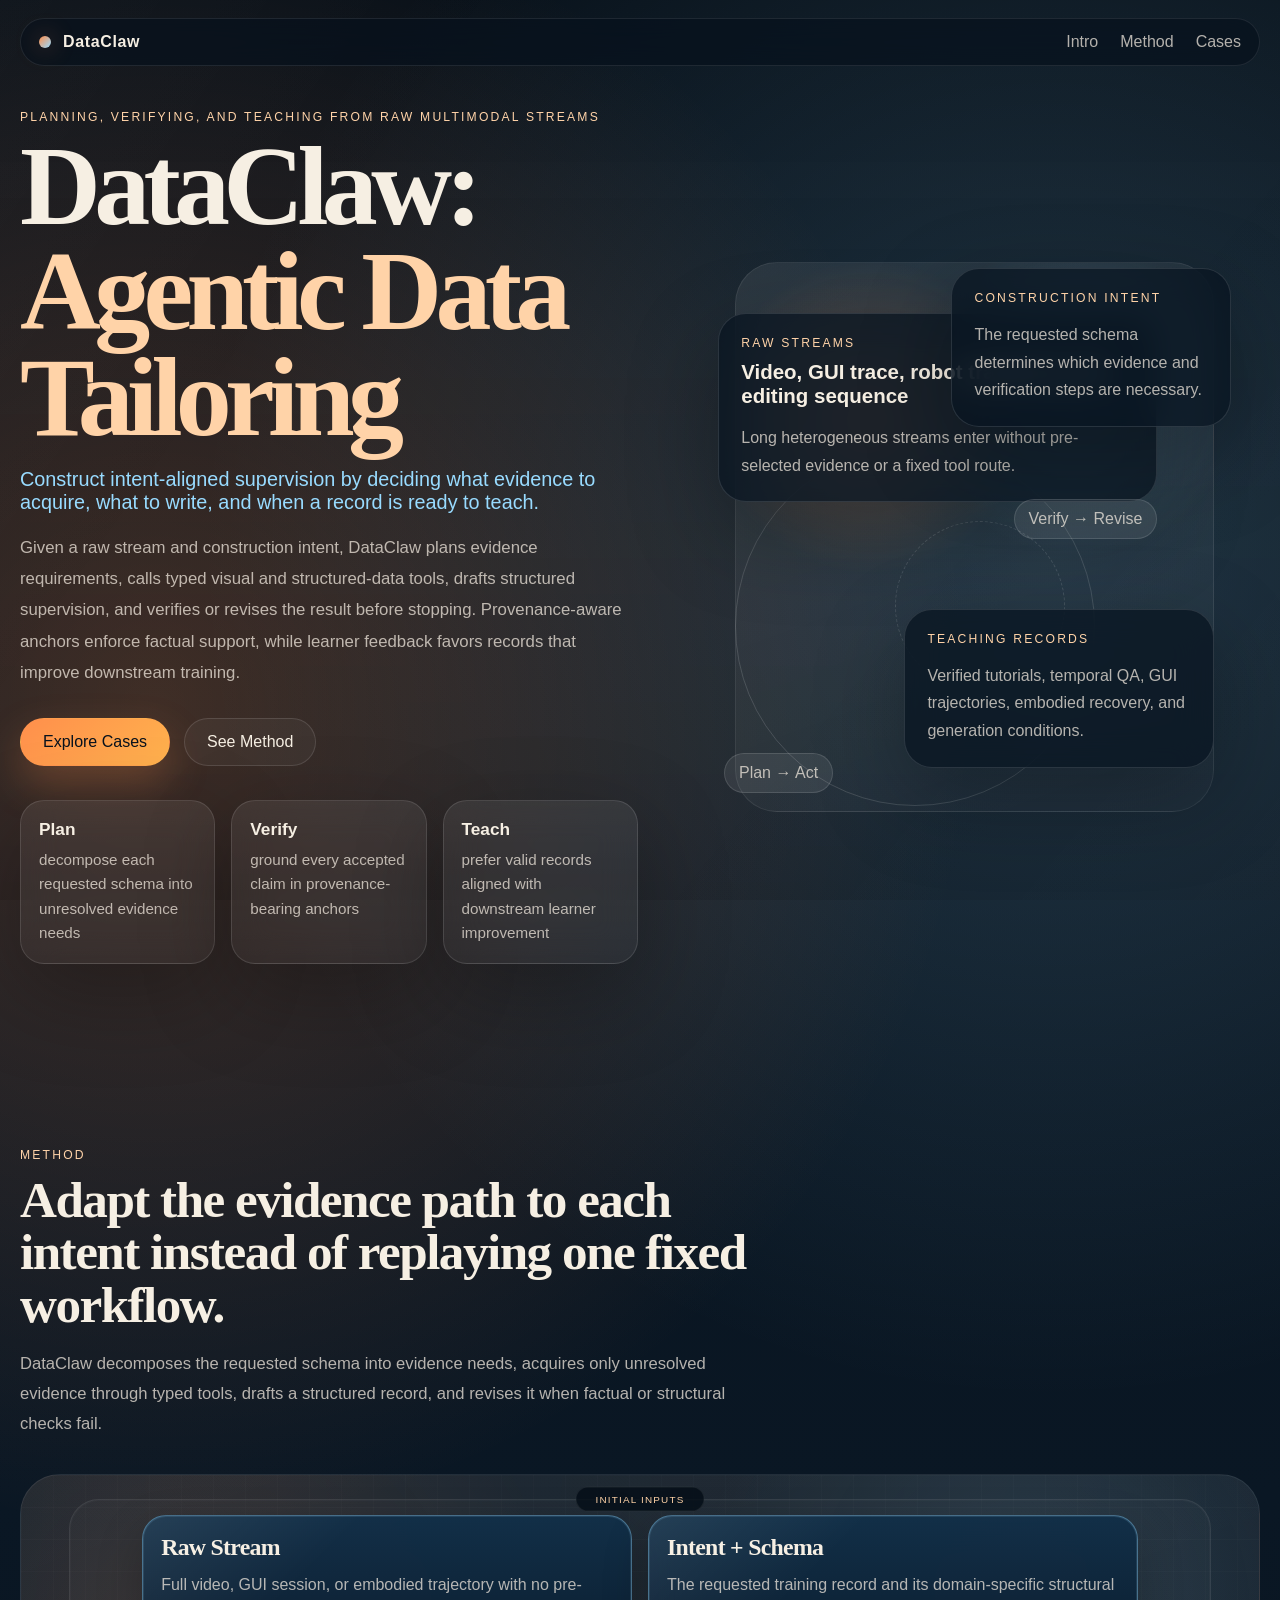
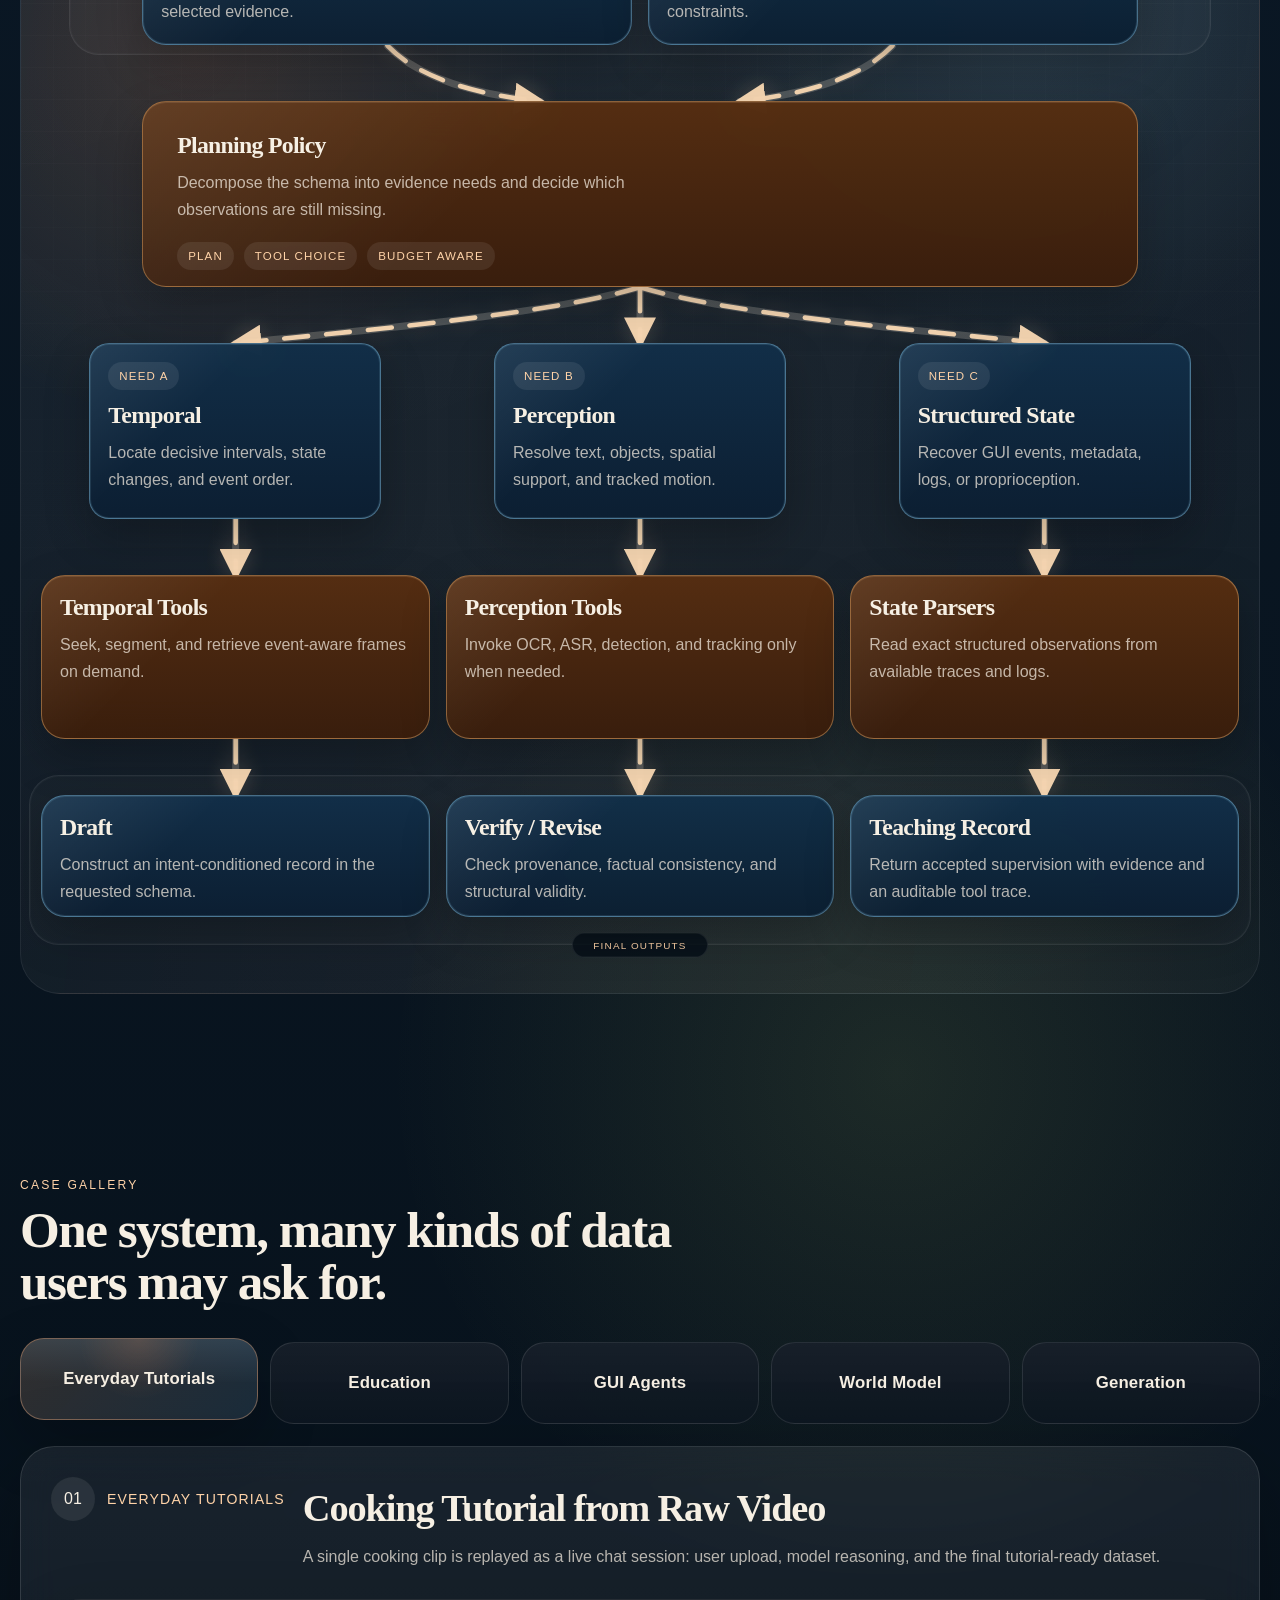
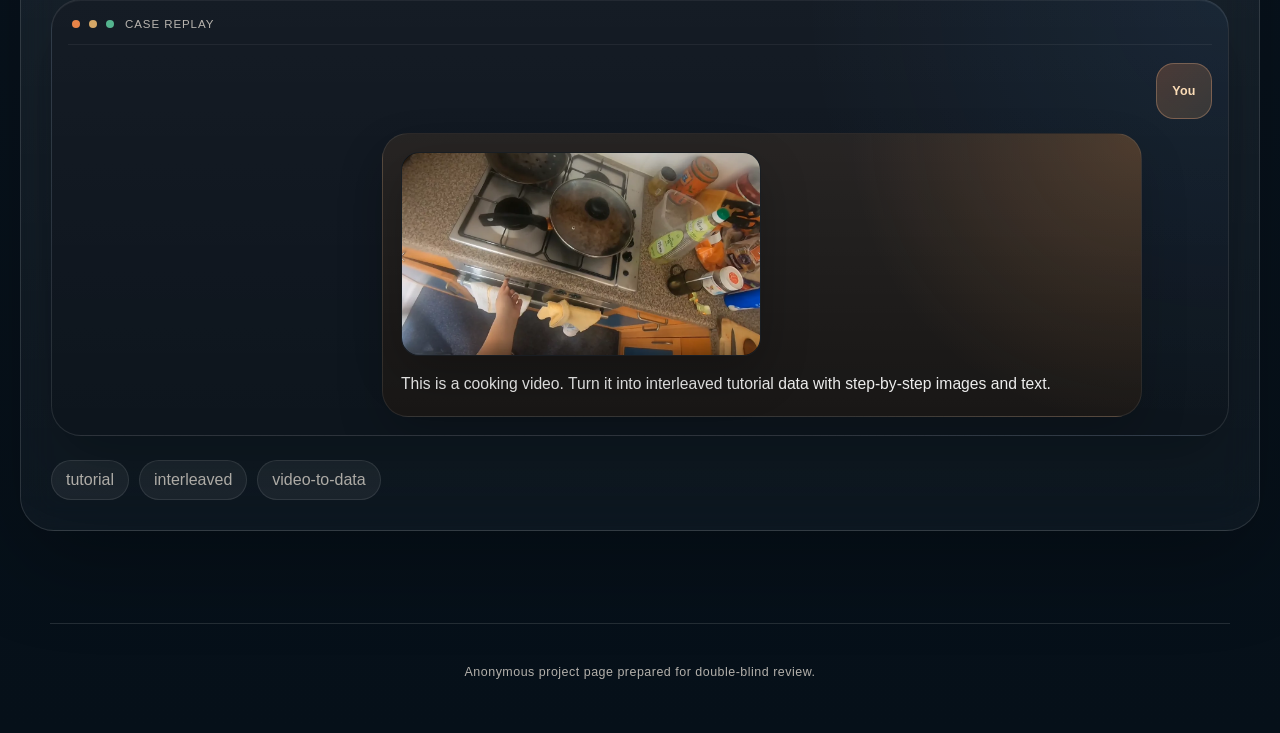
==== commit 21242a98: "Bundle anonymous visual page for reliable review" ====
--- a/docs/index.html
+++ b/docs/index.html
@@ -7,14 +7,2282 @@
     <meta name="referrer" content="no-referrer" />
     <meta
       http-equiv="Content-Security-Policy"
-      content="default-src 'self'; img-src 'self' data:; media-src 'self'; style-src 'self' 'unsafe-inline'; script-src 'self'; connect-src 'none'; object-src 'none'; base-uri 'none'; form-action 'none'"
+      content="default-src 'self'; img-src 'self' data:; media-src 'self'; style-src 'self' 'unsafe-inline'; script-src 'unsafe-inline'; connect-src 'none'; object-src 'none'; base-uri 'none'; form-action 'none'"
     />
     <title>DataClaw | Anonymous Project Page</title>
     <meta
       name="description"
       content="Anonymous project page for DataClaw, an agentic framework that plans, verifies, and teaches from raw multimodal streams."
     />
-    <link rel="stylesheet" href="./styles.css?v=evaltable01" />
+    <!-- Self-contained anonymous review build: no external styles or assets. -->
+    <style>
+:root {
+  --bg: #08111a;
+  --bg-deep: #040b12;
+  --panel: rgba(255, 255, 255, 0.06);
+  --panel-strong: rgba(255, 255, 255, 0.08);
+  --line: rgba(255, 255, 255, 0.12);
+  --text: #f6efe3;
+  --muted: rgba(246, 239, 227, 0.72);
+  --accent: #ff8f4c;
+  --accent-soft: #ffd3a8;
+  --cool: #98dbff;
+  --lime: #d7ef75;
+  --shadow: 0 30px 90px rgba(0, 0, 0, 0.28);
+  --radius-xl: 34px;
+  --radius-lg: 24px;
+  --radius-md: 18px;
+  --max-width: 1240px;
+}
+
+* {
+  box-sizing: border-box;
+}
+
+html {
+  scroll-behavior: smooth;
+}
+
+body {
+  margin: 0;
+  min-height: 100vh;
+  font-family: "Avenir Next", "Segoe UI", "PingFang SC", "Hiragino Sans GB",
+    "Microsoft YaHei", sans-serif;
+  color: var(--text);
+  background:
+    radial-gradient(circle at 12% 18%, rgba(255, 143, 76, 0.24), transparent 24%),
+    radial-gradient(circle at 82% 14%, rgba(152, 219, 255, 0.18), transparent 24%),
+    radial-gradient(circle at 70% 68%, rgba(215, 239, 117, 0.1), transparent 18%),
+    linear-gradient(180deg, #08111a 0%, #0a1724 38%, #061019 100%);
+  overflow-x: hidden;
+}
+
+body::before {
+  content: "";
+  position: fixed;
+  inset: 0;
+  background:
+    linear-gradient(125deg, rgba(255, 255, 255, 0.018), transparent 28%),
+    linear-gradient(310deg, rgba(255, 255, 255, 0.014), transparent 34%);
+  pointer-events: none;
+  z-index: 0;
+}
+
+body::after {
+  content: "";
+  position: fixed;
+  inset: 0;
+  background: linear-gradient(180deg, rgba(0, 0, 0, 0.02), transparent 20%, rgba(0, 0, 0, 0.08));
+  pointer-events: none;
+  z-index: 0;
+}
+
+button,
+a {
+  color: inherit;
+  font: inherit;
+}
+
+a {
+  text-decoration: none;
+}
+
+.page-noise {
+  position: fixed;
+  inset: 0;
+  background-image:
+    linear-gradient(rgba(255, 255, 255, 0.02) 1px, transparent 1px),
+    linear-gradient(90deg, rgba(255, 255, 255, 0.02) 1px, transparent 1px);
+  background-size: 72px 72px;
+  mask-image: radial-gradient(circle at center, black 42%, transparent 100%);
+  opacity: 0.24;
+  pointer-events: none;
+  z-index: 0;
+}
+
+.cursor-glow {
+  position: fixed;
+  left: 0;
+  top: 0;
+  width: 240px;
+  height: 240px;
+  border-radius: 50%;
+  background: radial-gradient(circle, rgba(255, 176, 111, 0.18), transparent 72%);
+  filter: blur(10px);
+  pointer-events: none;
+  z-index: 0;
+  opacity: 0;
+  transform: translate(-50%, -50%);
+  transition: opacity 180ms ease;
+}
+
+.site-nav {
+  position: sticky;
+  top: 0;
+  z-index: 20;
+  width: min(var(--max-width), calc(100% - 32px));
+  margin: 18px auto 0;
+  padding: 14px 18px;
+  display: flex;
+  align-items: center;
+  justify-content: space-between;
+  border-radius: 999px;
+  border: 1px solid rgba(255, 255, 255, 0.09);
+  background: rgba(7, 17, 28, 0.68);
+  backdrop-filter: blur(18px);
+}
+
+.brand {
+  display: inline-flex;
+  align-items: center;
+  gap: 12px;
+  font-weight: 700;
+  letter-spacing: 0.04em;
+}
+
+.brand-mark {
+  width: 12px;
+  height: 12px;
+  border-radius: 50%;
+  background: linear-gradient(135deg, var(--accent), var(--cool));
+  box-shadow: 0 0 24px rgba(255, 143, 76, 0.45);
+}
+
+.nav-links {
+  display: inline-flex;
+  gap: 22px;
+  color: var(--muted);
+}
+
+.nav-links a:hover {
+  color: var(--text);
+}
+
+.section {
+  position: relative;
+  z-index: 1;
+  width: min(var(--max-width), calc(100% - 32px));
+  margin: 0 auto;
+  padding: 92px 0;
+}
+
+.eyebrow,
+.panel-kicker,
+.spotlight-label {
+  margin: 0;
+  color: var(--accent-soft);
+  text-transform: uppercase;
+  letter-spacing: 0.18em;
+  font-size: 0.76rem;
+}
+
+.section-head {
+  max-width: 760px;
+  margin-bottom: 34px;
+}
+
+.section-head h2,
+.flow-card h3,
+.case-spotlight h3,
+.summary-copy h3 {
+  margin: 12px 0 0;
+  font-family: "Iowan Old Style", "Palatino Linotype", "Book Antiqua", Georgia,
+    serif;
+  letter-spacing: -0.03em;
+}
+
+.section-head h2 {
+  font-size: clamp(2.1rem, 4vw, 3.8rem);
+  line-height: 1.02;
+}
+
+.hero {
+  display: grid;
+  grid-template-columns: 1.04fr 0.96fr;
+  gap: 52px;
+  align-items: center;
+  min-height: calc(100vh - 110px);
+  padding-top: 44px;
+}
+
+.hero-title {
+  margin: 10px 0 18px;
+  font-family: "Iowan Old Style", "Palatino Linotype", "Book Antiqua", Georgia,
+    serif;
+  font-size: clamp(3.3rem, 9vw, 7rem);
+  line-height: 0.94;
+  letter-spacing: -0.06em;
+}
+
+.hero-title span {
+  display: block;
+  color: var(--accent-soft);
+}
+
+.hero-subtitle {
+  margin: 0;
+  max-width: 640px;
+  font-size: 1.24rem;
+  color: var(--cool);
+}
+
+.hero-text {
+  margin: 18px 0 0;
+  max-width: 660px;
+  color: var(--muted);
+  line-height: 1.86;
+  font-size: 1.05rem;
+}
+
+.hero-actions {
+  display: flex;
+  flex-wrap: wrap;
+  gap: 14px;
+  margin-top: 30px;
+}
+
+.button {
+  display: inline-flex;
+  align-items: center;
+  justify-content: center;
+  min-height: 48px;
+  padding: 0 22px;
+  border-radius: 999px;
+  border: 1px solid transparent;
+  transition:
+    transform 220ms ease,
+    background 220ms ease,
+    border-color 220ms ease;
+}
+
+.button:hover {
+  transform: translateY(-2px);
+}
+
+.button-primary {
+  background: linear-gradient(135deg, var(--accent), #ffb24d);
+  color: #08121d;
+  box-shadow: 0 18px 40px rgba(255, 143, 76, 0.25);
+}
+
+.button-ghost {
+  border-color: var(--line);
+  background: rgba(255, 255, 255, 0.04);
+}
+
+.hero-stats {
+  display: grid;
+  grid-template-columns: repeat(3, minmax(0, 1fr));
+  gap: 16px;
+  margin-top: 34px;
+}
+
+.stat-card,
+.case-spotlight,
+.validation-card,
+.validation-summary {
+  background: linear-gradient(180deg, rgba(255, 255, 255, 0.07), rgba(255, 255, 255, 0.03));
+  border: 1px solid var(--line);
+  box-shadow: var(--shadow);
+  backdrop-filter: blur(18px);
+}
+
+.stat-card {
+  padding: 18px;
+  border-radius: var(--radius-lg);
+}
+
+.stat-card strong {
+  display: block;
+  font-size: 1.08rem;
+}
+
+.stat-card span {
+  display: block;
+  margin-top: 8px;
+  color: var(--muted);
+  line-height: 1.6;
+  font-size: 0.95rem;
+}
+
+.hero-stage {
+  position: relative;
+  min-height: 640px;
+}
+
+.hero-backdrop {
+  position: absolute;
+  inset: 7% 8%;
+  border-radius: 42px;
+  border: 1px solid rgba(255, 255, 255, 0.08);
+  background:
+    radial-gradient(circle at 28% 28%, rgba(255, 143, 76, 0.28), transparent 30%),
+    radial-gradient(circle at 72% 24%, rgba(152, 219, 255, 0.22), transparent 30%),
+    linear-gradient(160deg, rgba(255, 255, 255, 0.08), rgba(255, 255, 255, 0.025));
+}
+
+.hero-orbit {
+  position: absolute;
+  border-radius: 50%;
+  border: 1px solid rgba(255, 255, 255, 0.14);
+  animation: rotateRing 18s linear infinite;
+}
+
+.hero-orbit-one {
+  width: 360px;
+  height: 360px;
+  left: 8%;
+  bottom: 8%;
+}
+
+.hero-orbit-two {
+  width: 170px;
+  height: 170px;
+  left: 36%;
+  bottom: 26%;
+  border-style: dashed;
+  animation-duration: 11s;
+  animation-direction: reverse;
+}
+
+.hero-panel {
+  position: absolute;
+  padding: 22px;
+  border-radius: 28px;
+  border: 1px solid var(--line);
+  background: rgba(8, 20, 31, 0.74);
+  box-shadow: var(--shadow);
+  backdrop-filter: blur(18px);
+  animation: float 8.2s ease-in-out infinite;
+}
+
+.hero-panel h3 {
+  margin: 10px 0 10px;
+  font-size: 1.28rem;
+}
+
+.hero-panel p:last-child {
+  margin-bottom: 0;
+  color: var(--muted);
+  line-height: 1.72;
+}
+
+.hero-panel-wide {
+  left: 5%;
+  right: 18%;
+  top: 15%;
+}
+
+.hero-panel-top {
+  top: 8%;
+  right: 5%;
+  width: 280px;
+  animation-delay: -1.6s;
+}
+
+.hero-panel-mid {
+  right: 8%;
+  bottom: 14%;
+  width: 310px;
+  animation-delay: -4s;
+}
+
+.hero-chip {
+  position: absolute;
+  padding: 10px 14px;
+  border-radius: 999px;
+  border: 1px solid rgba(255, 255, 255, 0.12);
+  background: rgba(255, 255, 255, 0.08);
+  color: var(--muted);
+}
+
+.hero-chip-left {
+  left: 6%;
+  bottom: 10%;
+}
+
+.hero-chip-right {
+  right: 18%;
+  top: 44%;
+}
+
+.cases-layout {
+  display: grid;
+  grid-template-columns: 1fr;
+  gap: 22px;
+  align-items: start;
+}
+
+.section-copy {
+  margin: 18px 0 0;
+  max-width: 720px;
+  color: var(--muted);
+  line-height: 1.82;
+  font-size: 1.04rem;
+}
+
+.method-architecture {
+  --arch-accent: rgba(255, 143, 76, 0.18);
+  --arch-accent-strong: rgba(255, 211, 168, 0.84);
+  position: relative;
+  min-height: 1120px;
+  padding: 40px 20px 30px;
+  display: grid;
+  grid-template-columns: repeat(12, minmax(0, 1fr));
+  grid-template-rows: 130px 186px 176px 164px 122px;
+  gap: 56px 16px;
+  border-radius: calc(var(--radius-xl) + 6px);
+  border: 1px solid rgba(255, 255, 255, 0.08);
+  background:
+    radial-gradient(circle at 14% 16%, rgba(255, 143, 76, 0.14), transparent 26%),
+    radial-gradient(circle at 82% 12%, rgba(152, 219, 255, 0.12), transparent 24%),
+    linear-gradient(160deg, rgba(255, 255, 255, 0.055), rgba(255, 255, 255, 0.024));
+  overflow: hidden;
+  isolation: isolate;
+}
+
+.method-architecture[data-focus="temporal"] {
+  --arch-accent: rgba(152, 219, 255, 0.18);
+  --arch-accent-strong: rgba(152, 219, 255, 0.84);
+}
+
+.method-architecture[data-focus="gui"] {
+  --arch-accent: rgba(215, 239, 117, 0.16);
+  --arch-accent-strong: rgba(215, 239, 117, 0.82);
+}
+
+.method-architecture::before {
+  content: "";
+  position: absolute;
+  inset: 0;
+  background-image:
+    linear-gradient(rgba(255, 255, 255, 0.022) 1px, transparent 1px),
+    linear-gradient(90deg, rgba(255, 255, 255, 0.018) 1px, transparent 1px);
+  background-size: 32px 32px;
+  mask-image: linear-gradient(180deg, rgba(0, 0, 0, 0.8), transparent 96%);
+  pointer-events: none;
+}
+
+.method-architecture::after {
+  content: "";
+  position: absolute;
+  inset: -16% -22%;
+  background: linear-gradient(90deg, transparent, var(--arch-accent-strong), transparent);
+  opacity: 0.05;
+  transform: rotate(7deg);
+  animation: dataSweep 8s linear infinite;
+  pointer-events: none;
+}
+
+.flow-group-frame {
+  position: absolute;
+  z-index: 1;
+  border-radius: 30px;
+  border: 1px solid rgba(255, 255, 255, 0.08);
+  background: rgba(255, 255, 255, 0.018);
+  box-shadow: inset 0 0 0 1px rgba(255, 255, 255, 0.024);
+  transition:
+    opacity 220ms ease,
+    border-color 220ms ease,
+    background 220ms ease,
+    box-shadow 220ms ease;
+}
+
+.flow-group-frame-inputs {
+  inset: 24px 48px auto 48px;
+  height: 156px;
+}
+
+.flow-group-frame-intent {
+  inset: 214px 84px auto 84px;
+  height: 214px;
+}
+
+.flow-group-frame-synthesis {
+  inset: 470px 18px auto 18px;
+  height: 344px;
+}
+
+.flow-group-frame-outputs {
+  inset: 900px 8px auto 8px;
+  height: 170px;
+}
+
+.flow-group-frame-intent,
+.flow-group-frame-synthesis {
+  border-color: transparent;
+  background: transparent;
+  box-shadow: none;
+}
+
+.flow-stage-label {
+  position: absolute;
+  top: 50%;
+  left: 12px;
+  z-index: 2;
+  display: inline-flex;
+  align-items: center;
+  justify-content: center;
+  min-width: 30px;
+  padding: 6px 10px;
+  border-radius: 999px;
+  border: 1px solid rgba(255, 255, 255, 0.08);
+  background: rgba(6, 15, 24, 0.82);
+  color: var(--accent-soft);
+  letter-spacing: 0.12em;
+  text-transform: uppercase;
+  font-size: 0.62rem;
+  white-space: nowrap;
+  transform: translateY(-50%) rotate(-90deg);
+  transform-origin: left center;
+  pointer-events: none;
+}
+
+.flow-card.flow-card-agent {
+  border-color: rgba(255, 191, 122, 0.42);
+  background: linear-gradient(180deg, rgba(86, 46, 17, 0.98), rgba(58, 30, 12, 0.98));
+  box-shadow:
+    0 18px 46px rgba(0, 0, 0, 0.24),
+    inset 0 1px 0 rgba(255, 211, 168, 0.12);
+}
+
+.flow-card.flow-card-data {
+  border-color: rgba(152, 219, 255, 0.42);
+  background: linear-gradient(180deg, rgba(18, 47, 72, 0.98), rgba(12, 31, 50, 0.98));
+  box-shadow:
+    0 18px 46px rgba(0, 0, 0, 0.24),
+    inset 0 0 0 1px rgba(152, 219, 255, 0.12);
+}
+
+.flow-card {
+  position: relative;
+  z-index: 3;
+  overflow: hidden;
+  border-radius: 24px;
+  border: 1px solid rgba(255, 255, 255, 0.08);
+  background:
+    linear-gradient(180deg, rgba(255, 255, 255, 0.075), rgba(255, 255, 255, 0.03)),
+    rgba(7, 17, 27, 0.94);
+  box-shadow: 0 18px 46px rgba(0, 0, 0, 0.24);
+  backdrop-filter: blur(18px);
+  padding: 18px;
+  transition:
+    opacity 220ms ease,
+    transform 220ms ease,
+    border-color 220ms ease,
+    box-shadow 220ms ease,
+    filter 220ms ease;
+}
+
+.flow-card::before {
+  content: "";
+  position: absolute;
+  inset: 0;
+  background: linear-gradient(135deg, rgba(255, 255, 255, 0.08), transparent 36%);
+  pointer-events: none;
+}
+
+.flow-card:focus-visible {
+  outline: none;
+  border-color: rgba(255, 211, 168, 0.46);
+}
+
+.flow-card h3 {
+  margin: 12px 0 0;
+  font-size: clamp(1.24rem, 1.86vw, 1.88rem);
+  line-height: 1.12;
+}
+
+.flow-card p {
+  position: relative;
+  z-index: 1;
+  margin: 12px 0 0;
+  color: var(--muted);
+  line-height: 1.68;
+}
+
+.flow-chip,
+.flow-model-tag,
+.flow-mini-tags span {
+  position: relative;
+  z-index: 1;
+  display: inline-flex;
+  align-items: center;
+  width: fit-content;
+  padding: 8px 11px;
+  border-radius: 999px;
+  background: rgba(255, 255, 255, 0.08);
+  color: var(--accent-soft);
+  letter-spacing: 0.1em;
+  text-transform: uppercase;
+  font-size: 0.72rem;
+}
+
+.flow-card-video {
+  grid-column: 2 / 7;
+  grid-row: 1;
+}
+
+.flow-card-query {
+  grid-column: 7 / 12;
+  grid-row: 1;
+}
+
+.flow-group-frame-inputs .flow-stage-label {
+  top: -1px;
+  left: 50%;
+  min-width: 129px;
+  transform: translate(-50%, -50%);
+  transform-origin: center;
+}
+
+.flow-group-frame-outputs .flow-stage-label {
+  top: auto;
+  bottom: -1px;
+  left: 50%;
+  min-width: 136px;
+  transform: translate(-50%, 50%);
+  transform-origin: center;
+}
+
+.flow-card-video h3,
+.flow-card-query h3,
+.flow-card-intent h3,
+.flow-task-agent h3,
+.flow-output h3 {
+  margin-top: 0;
+}
+
+.flow-card-intent {
+  grid-column: 2 / 12;
+  grid-row: 2;
+  min-height: 186px;
+  padding: 30px 34px 28px;
+}
+
+.flow-card-route {
+  grid-column: 2 / 12;
+  grid-row: 3;
+  min-height: 104px;
+  padding: 20px 28px;
+}
+
+.flow-card-intent p,
+.flow-card-route p {
+  max-width: 54ch;
+}
+
+.flow-card-route h3 {
+  font-size: clamp(1.12rem, 1.56vw, 1.46rem);
+}
+
+.flow-mini-tags {
+  position: relative;
+  z-index: 1;
+  display: flex;
+  flex-wrap: wrap;
+  gap: 10px;
+  margin-top: 18px;
+}
+
+.flow-task-type {
+  grid-row: 3;
+  display: grid;
+  align-content: start;
+  width: 100%;
+  max-width: 292px;
+  justify-self: center;
+  min-height: 176px;
+  border-radius: 20px;
+  border-color: rgba(255, 255, 255, 0.12);
+}
+
+.flow-task-agent::after,
+.flow-output::after {
+  content: none !important;
+}
+
+.flow-task-type-a {
+  grid-column: 1 / 5;
+}
+
+.flow-task-type-b {
+  grid-column: 5 / 9;
+}
+
+.flow-task-type-more {
+  grid-column: 9 / 13;
+}
+
+.flow-model-tag {
+  margin-top: 16px;
+  color: var(--text);
+  letter-spacing: 0.06em;
+  text-transform: none;
+  font-size: 0.72rem;
+}
+
+.flow-output {
+  grid-row: 5;
+  min-height: 122px;
+}
+
+.flow-task-agent {
+  grid-row: 4;
+  min-height: 164px;
+}
+
+.flow-task-agent-a {
+  grid-column: 1 / 5;
+}
+
+.flow-task-agent-b {
+  grid-column: 5 / 9;
+}
+
+.flow-task-agent-more {
+  grid-column: 9 / 13;
+}
+
+.flow-output-tutorial {
+  grid-column: 1 / 5;
+}
+
+.flow-output-temporal {
+  grid-column: 5 / 9;
+}
+
+.flow-output-gui {
+  grid-column: 9 / 13;
+}
+
+.flow-output-more {
+  grid-column: 9 / 13;
+}
+
+.flow-svg {
+  position: absolute;
+  inset: 0;
+  z-index: 2;
+  width: 100%;
+  height: 100%;
+  pointer-events: none;
+}
+
+.flow-arrow-head {
+  fill: rgba(255, 223, 185, 0.98);
+}
+
+.flow-arrow-base,
+.flow-arrow-flow {
+  fill: none;
+  stroke-linecap: round;
+  stroke-linejoin: round;
+  vector-effect: non-scaling-stroke;
+}
+
+.flow-arrow-base {
+  stroke: rgba(255, 244, 229, 0.24);
+  stroke-width: 7;
+  opacity: 0.9;
+}
+
+.flow-arrow-flow {
+  stroke: rgba(255, 223, 185, 0.98);
+  stroke-width: 4.6;
+  stroke-dasharray: 24 18;
+  animation: flowDash 3.2s linear infinite;
+  filter: drop-shadow(0 0 10px rgba(255, 211, 168, 0.22));
+}
+
+.validation-card h3 {
+  margin: 10px 0 10px;
+}
+
+.validation-card p {
+  margin: 0;
+  line-height: 1.72;
+}
+
+.validation-index {
+  color: var(--accent-soft);
+  letter-spacing: 0.16em;
+  text-transform: uppercase;
+  font-size: 0.82rem;
+}
+
+.case-spotlight {
+  position: static;
+  top: auto;
+  padding: 30px;
+  border-radius: var(--radius-xl);
+  overflow: hidden;
+}
+
+.case-nav {
+  display: grid;
+  grid-template-columns: repeat(5, minmax(0, 1fr));
+  gap: 12px;
+}
+
+.case-nav-item {
+  position: relative;
+  display: flex;
+  align-items: center;
+  justify-content: center;
+  width: 100%;
+  min-height: 82px;
+  padding: 16px 18px;
+  border-radius: 24px;
+  border: 1px solid rgba(255, 255, 255, 0.1);
+  background:
+    linear-gradient(180deg, rgba(255, 255, 255, 0.055), rgba(255, 255, 255, 0.02)),
+    rgba(9, 18, 28, 0.86);
+  color: var(--text);
+  text-align: center;
+  cursor: pointer;
+  overflow: hidden;
+  transition:
+    transform 220ms ease,
+    border-color 220ms ease,
+    background 220ms ease,
+    box-shadow 220ms ease,
+    opacity 220ms ease;
+}
+
+.case-nav-item::before {
+  content: "";
+  position: absolute;
+  inset: 0;
+  background:
+    radial-gradient(circle at 50% 0%, rgba(255, 143, 76, 0.16), transparent 42%),
+    linear-gradient(180deg, rgba(152, 219, 255, 0.12), transparent 54%);
+  opacity: 0;
+  transition: opacity 220ms ease;
+}
+
+.case-nav-item > * {
+  position: relative;
+  z-index: 1;
+}
+
+.case-nav-item:hover,
+.case-nav-item:focus-visible,
+.case-nav-item.is-active {
+  transform: translateY(-4px);
+  border-color: rgba(255, 187, 139, 0.38);
+  background:
+    linear-gradient(135deg, rgba(255, 179, 122, 0.16), rgba(152, 219, 255, 0.12)),
+    rgba(10, 22, 33, 0.94);
+  box-shadow: 0 24px 64px rgba(0, 0, 0, 0.2);
+}
+
+.case-nav-item:hover::before,
+.case-nav-item:focus-visible::before,
+.case-nav-item.is-active::before {
+  opacity: 1;
+}
+
+.case-nav-item:focus-visible {
+  outline: none;
+}
+
+.case-nav-title {
+  position: relative;
+  z-index: 1;
+  font-size: clamp(1.05rem, 1.3vw, 1.2rem);
+  font-weight: 600;
+  letter-spacing: 0.01em;
+  line-height: 1.2;
+}
+
+.spotlight-index {
+  display: inline-flex;
+  align-items: center;
+  justify-content: center;
+  width: 44px;
+  height: 44px;
+  border-radius: 50%;
+  background: rgba(255, 255, 255, 0.08);
+}
+
+.spotlight-domain {
+  margin: 0;
+  color: var(--accent-soft);
+  font-size: 0.88rem;
+  letter-spacing: 0.08em;
+  text-transform: uppercase;
+}
+
+.spotlight-meta {
+  display: flex;
+  align-items: center;
+  gap: 12px;
+}
+
+.spotlight-header {
+  display: grid;
+  grid-template-columns: auto 1fr;
+  gap: 18px;
+  align-items: start;
+  margin-bottom: 28px;
+}
+
+.spotlight-copy p {
+  margin: 14px 0 0;
+  color: var(--muted);
+  line-height: 1.82;
+}
+
+.case-subnav {
+  display: grid;
+  grid-template-columns: auto 1fr auto;
+  align-items: center;
+  gap: 12px;
+  width: fit-content;
+  margin-top: 18px;
+  padding: 8px 10px;
+  border-radius: 999px;
+  border: 1px solid rgba(255, 255, 255, 0.08);
+  background: rgba(255, 255, 255, 0.04);
+}
+
+.case-subnav[hidden] {
+  display: none;
+}
+
+.case-subnav-label,
+.case-subnav-count {
+  color: rgba(190, 233, 255, 0.72);
+  letter-spacing: 0.1em;
+  text-transform: uppercase;
+  font-size: 0.64rem;
+}
+
+.case-subnav-controls {
+  display: inline-flex;
+  align-items: center;
+  gap: 10px;
+}
+
+.case-subnav-current {
+  min-width: 148px;
+  text-align: center;
+  color: rgba(255, 255, 255, 0.94);
+  font-size: 0.84rem;
+}
+
+.case-subnav-button {
+  display: inline-flex;
+  align-items: center;
+  justify-content: center;
+  width: 28px;
+  height: 28px;
+  border-radius: 50%;
+  border: 1px solid rgba(255, 255, 255, 0.08);
+  background: rgba(255, 255, 255, 0.04);
+  color: rgba(255, 255, 255, 0.9);
+  cursor: pointer;
+  transition: background 180ms ease, border-color 180ms ease, opacity 180ms ease;
+}
+
+.case-subnav-button:hover:not(:disabled) {
+  background: rgba(190, 233, 255, 0.08);
+  border-color: rgba(190, 233, 255, 0.18);
+}
+
+.case-subnav-button:disabled {
+  opacity: 0.34;
+  cursor: default;
+}
+
+.case-spotlight h3 {
+  font-size: clamp(1.9rem, 3vw, 2.8rem);
+  line-height: 1.02;
+}
+
+.case-spotlight.is-swapping {
+  animation: spotlightSwap 360ms ease;
+}
+
+.case-chat-shell {
+  position: relative;
+  padding: 16px 16px 18px;
+  border-radius: 30px;
+  border: 1px solid rgba(255, 255, 255, 0.1);
+  background:
+    radial-gradient(circle at top right, rgba(80, 170, 255, 0.08), transparent 34%),
+    linear-gradient(180deg, rgba(255, 255, 255, 0.055), rgba(255, 255, 255, 0.024)),
+    rgba(8, 16, 25, 0.98);
+  box-shadow:
+    0 26px 64px rgba(0, 0, 0, 0.22),
+    inset 0 1px 0 rgba(255, 255, 255, 0.06);
+  overflow: hidden;
+}
+
+.case-chat-topbar {
+  display: flex;
+  align-items: center;
+  gap: 9px;
+  padding: 2px 4px 14px;
+  border-bottom: 1px solid rgba(255, 255, 255, 0.06);
+}
+
+.case-chat-topbar p {
+  margin: 0 0 0 2px;
+  color: var(--muted);
+  letter-spacing: 0.08em;
+  text-transform: uppercase;
+  font-size: 0.72rem;
+}
+
+.chat-topbar-dot {
+  width: 8px;
+  height: 8px;
+  border-radius: 50%;
+  background: rgba(255, 255, 255, 0.18);
+}
+
+.chat-topbar-dot:first-child {
+  background: rgba(255, 143, 76, 0.9);
+}
+
+.chat-topbar-dot:nth-child(2) {
+  background: rgba(255, 198, 118, 0.82);
+}
+
+.chat-topbar-dot:nth-child(3) {
+  background: rgba(102, 223, 172, 0.78);
+}
+
+.case-chat-thread {
+  display: grid;
+  gap: 18px;
+  padding-top: 18px;
+}
+
+.chat-message {
+  display: none;
+  grid-template-columns: max-content minmax(0, 1fr);
+  gap: 14px;
+  align-items: start;
+  opacity: 0;
+  transform: translateY(18px);
+  pointer-events: none;
+  transition:
+    opacity 320ms ease,
+    transform 320ms ease;
+}
+
+.chat-message.is-mounted {
+  display: grid;
+}
+
+.chat-message.is-visible {
+  opacity: 1;
+  transform: translateY(0);
+  pointer-events: auto;
+}
+
+.chat-message-user {
+  grid-template-columns: minmax(0, 1fr) 56px;
+}
+
+.chat-message-user .chat-bubble {
+  grid-column: 1;
+}
+
+.chat-message-user .chat-avatar {
+  grid-column: 2;
+}
+
+.chat-avatar {
+  display: inline-flex;
+  align-items: center;
+  justify-content: center;
+  min-width: 56px;
+  height: 56px;
+  padding: 0 14px;
+  border-radius: 18px;
+  font-size: 0.78rem;
+  font-weight: 600;
+  letter-spacing: 0.02em;
+  text-transform: none;
+}
+
+.chat-avatar-user {
+  width: 56px;
+  padding: 0;
+  background: linear-gradient(135deg, rgba(255, 143, 76, 0.22), rgba(255, 198, 118, 0.14));
+  border: 1px solid rgba(255, 187, 139, 0.3);
+  color: rgba(255, 223, 185, 0.98);
+}
+
+.chat-avatar-ai {
+  min-width: 98px;
+  background: linear-gradient(135deg, rgba(102, 223, 172, 0.16), rgba(152, 219, 255, 0.16));
+  border: 1px solid rgba(152, 219, 255, 0.22);
+  color: rgba(202, 242, 255, 0.96);
+}
+
+.chat-bubble {
+  width: 100%;
+  padding: 18px;
+  border-radius: 26px;
+  border: 1px solid rgba(255, 255, 255, 0.08);
+  box-shadow: 0 20px 48px rgba(0, 0, 0, 0.16);
+}
+
+.chat-bubble-user {
+  max-width: min(72%, 760px);
+  justify-self: end;
+  background:
+    radial-gradient(circle at top right, rgba(255, 170, 92, 0.18), transparent 36%),
+    linear-gradient(180deg, rgba(255, 255, 255, 0.08), rgba(255, 255, 255, 0.02)),
+    rgba(22, 19, 17, 0.94);
+}
+
+.chat-bubble-assistant {
+  max-width: min(84%, 900px);
+  background:
+    radial-gradient(circle at top left, rgba(102, 223, 172, 0.12), transparent 34%),
+    linear-gradient(180deg, rgba(255, 255, 255, 0.07), rgba(255, 255, 255, 0.02)),
+    rgba(10, 18, 28, 0.95);
+}
+
+.chat-bubble-output {
+  background:
+    radial-gradient(circle at top right, rgba(102, 223, 172, 0.14), transparent 34%),
+    radial-gradient(circle at bottom left, rgba(80, 170, 255, 0.1), transparent 32%),
+    linear-gradient(180deg, rgba(255, 255, 255, 0.07), rgba(255, 255, 255, 0.02)),
+    rgba(10, 18, 27, 0.96);
+}
+
+.chat-sample-card {
+  padding: 14px;
+  border-radius: 22px;
+  border: 1px solid rgba(255, 255, 255, 0.08);
+  background: rgba(6, 13, 21, 0.5);
+}
+
+.chat-sample-card.is-parallel {
+  padding: 0;
+  border: 0;
+  background: transparent;
+}
+
+.chat-upload-preview {
+  position: relative;
+  width: min(100%, 360px);
+  overflow: hidden;
+  border-radius: 18px;
+  border: 1px solid rgba(255, 255, 255, 0.08);
+  background: rgba(4, 10, 16, 0.92);
+  box-shadow: 0 18px 48px rgba(0, 0, 0, 0.24);
+}
+
+.chat-upload-preview[hidden] {
+  display: none;
+}
+
+.case-input-assets {
+  display: grid;
+  grid-template-columns: repeat(2, minmax(0, 1fr));
+  gap: 10px;
+  width: min(100%, 360px);
+}
+
+.case-input-assets.is-landscape {
+  grid-template-columns: repeat(3, minmax(0, 1fr));
+  width: min(100%, 560px);
+}
+
+.case-input-assets[hidden] {
+  display: none;
+}
+
+.case-input-asset {
+  position: relative;
+  margin: 0;
+  overflow: hidden;
+  border-radius: 16px;
+  border: 1px solid rgba(255, 255, 255, 0.08);
+  background: rgba(4, 10, 16, 0.92);
+  box-shadow: 0 14px 30px rgba(0, 0, 0, 0.18);
+}
+
+.case-input-asset video,
+.case-input-asset img {
+  display: block;
+  width: 100%;
+  aspect-ratio: 9 / 16;
+  object-fit: cover;
+}
+
+.case-input-assets.is-landscape .case-input-asset video,
+.case-input-assets.is-landscape .case-input-asset img {
+  aspect-ratio: 16 / 10;
+}
+
+.case-input-asset figcaption {
+  position: absolute;
+  left: 8px;
+  bottom: 8px;
+  padding: 6px 8px;
+  border-radius: 999px;
+  background: rgba(5, 13, 22, 0.78);
+  border: 1px solid rgba(255, 255, 255, 0.08);
+  color: rgba(255, 255, 255, 0.92);
+  font-size: 0.68rem;
+  letter-spacing: 0.05em;
+}
+
+.case-input-video,
+.case-input-poster {
+  width: 100%;
+  aspect-ratio: 16 / 9;
+  display: block;
+  object-fit: cover;
+  background: #04090f;
+}
+
+.case-input-video[hidden],
+.case-input-poster[hidden] {
+  display: none;
+}
+
+.case-input-fallback {
+  display: grid;
+  gap: 10px;
+  align-content: center;
+  min-height: 240px;
+  padding: 18px;
+  border-radius: 18px;
+  background:
+    radial-gradient(circle at top left, rgba(76, 181, 255, 0.16), transparent 40%),
+    linear-gradient(180deg, rgba(255, 255, 255, 0.06), rgba(255, 255, 255, 0.02)),
+    rgba(6, 13, 21, 0.94);
+}
+
+.case-input-fallback[hidden] {
+  display: none;
+}
+
+.case-input-fallback p {
+  margin: 0;
+  color: var(--muted);
+  line-height: 1.68;
+}
+
+.chat-message-copy,
+.chat-sample-card {
+  margin-top: 14px;
+}
+
+.chat-message-copy {
+  margin-bottom: 0;
+  color: rgba(255, 255, 255, 0.92);
+  line-height: 1.82;
+  font-size: 0.98rem;
+}
+
+.chat-bubble-kicker {
+  margin: 0;
+  color: rgba(190, 233, 255, 0.72);
+  letter-spacing: 0.16em;
+  text-transform: uppercase;
+  font-size: 0.7rem;
+}
+
+.case-thought-head {
+  display: flex;
+  align-items: center;
+  justify-content: space-between;
+  gap: 14px;
+}
+
+.case-thought-toggle {
+  display: inline-flex;
+  align-items: center;
+  justify-content: center;
+  padding: 8px 12px;
+  border-radius: 999px;
+  border: 1px solid rgba(255, 255, 255, 0.08);
+  background: rgba(255, 255, 255, 0.04);
+  color: rgba(255, 255, 255, 0.88);
+  font-size: 0.74rem;
+  letter-spacing: 0.06em;
+  text-transform: uppercase;
+  cursor: pointer;
+  transition: border-color 180ms ease, background 180ms ease, color 180ms ease;
+}
+
+.case-thought-toggle:hover {
+  border-color: rgba(190, 233, 255, 0.24);
+  background: rgba(190, 233, 255, 0.08);
+}
+
+.case-thought-panel {
+  margin-top: 14px;
+}
+
+.case-thought-panel[hidden] {
+  display: none;
+}
+
+.chat-typing {
+  display: flex;
+  align-items: center;
+  gap: 8px;
+  height: 20px;
+  margin-bottom: 16px;
+  transition: opacity 220ms ease, height 220ms ease, margin 220ms ease;
+}
+
+.chat-typing span {
+  width: 8px;
+  height: 8px;
+  border-radius: 50%;
+  background: rgba(202, 242, 255, 0.74);
+  animation: chatTypingPulse 1.1s ease-in-out infinite;
+}
+
+.chat-typing span:nth-child(2) {
+  animation-delay: 0.14s;
+}
+
+.chat-typing span:nth-child(3) {
+  animation-delay: 0.28s;
+}
+
+.chat-typing.is-hidden {
+  opacity: 0;
+  height: 0;
+  margin: 0;
+  overflow: hidden;
+}
+
+.case-thought-grid {
+  position: relative;
+  z-index: 1;
+  display: grid;
+  gap: 14px;
+}
+
+.thought-card {
+  display: none;
+  padding: 16px 16px 18px;
+  border-radius: 20px;
+  border: 1px solid rgba(255, 255, 255, 0.08);
+  background: rgba(8, 14, 20, 0.5);
+  box-shadow: inset 0 1px 0 rgba(255, 255, 255, 0.04);
+  opacity: 0;
+  transform: translateY(10px);
+  transition:
+    opacity 260ms ease,
+    transform 260ms ease;
+}
+
+.thought-card.is-mounted {
+  display: block;
+}
+
+.thought-card.is-visible {
+  opacity: 1;
+  transform: translateY(0);
+}
+
+.thought-card h5 {
+  margin: 0 0 8px;
+  font-size: 1rem;
+  line-height: 1.3;
+}
+
+.thought-card p {
+  margin: 0;
+  color: var(--muted);
+  line-height: 1.68;
+}
+
+.case-output-gallery {
+  position: relative;
+  z-index: 1;
+  display: grid;
+  gap: 14px;
+  width: min(100%, 320px);
+  margin-top: 10px;
+}
+
+.case-output-gallery.is-wide {
+  width: min(100%, 1040px);
+}
+
+.case-output-gallery.is-wide.is-duo {
+  width: min(100%, 960px);
+}
+
+.case-output-gallery.is-empty {
+  display: none;
+}
+
+.case-output-entry {
+  position: relative;
+  display: none;
+  opacity: 0;
+  transform: translateY(10px);
+  transition:
+    opacity 260ms ease,
+    transform 260ms ease;
+}
+
+.case-output-entry.is-mounted {
+  display: block;
+}
+
+.case-output-entry.is-visible {
+  opacity: 1;
+  transform: translateY(0);
+}
+
+.case-output-entry-text {
+  padding: 16px 18px;
+  border-radius: 18px;
+  border: 1px solid rgba(255, 255, 255, 0.08);
+  background: rgba(255, 255, 255, 0.04);
+}
+
+.case-output-entry-text p {
+  margin: 0;
+  color: var(--text);
+  line-height: 1.82;
+}
+
+.case-output-entry-image {
+  margin: 0;
+  width: min(100%, 320px);
+  aspect-ratio: 16 / 10;
+  overflow: hidden;
+  border-radius: 18px;
+  border: 1px solid rgba(255, 255, 255, 0.08);
+  background: rgba(4, 10, 16, 0.92);
+  box-shadow: 0 18px 40px rgba(0, 0, 0, 0.2);
+}
+
+.case-output-entry-image img {
+  display: block;
+  width: 100%;
+  height: 100%;
+  object-fit: cover;
+}
+
+.case-output-entry-video {
+  margin: 0;
+  width: min(100%, 280px);
+  overflow: hidden;
+  border-radius: 18px;
+  border: 1px solid rgba(255, 255, 255, 0.08);
+  background: rgba(4, 10, 16, 0.92);
+  box-shadow: 0 18px 40px rgba(0, 0, 0, 0.2);
+}
+
+.case-output-entry-video video {
+  display: block;
+  width: 100%;
+  height: auto;
+  background: #04090f;
+}
+
+.case-output-entry-parallel {
+  width: 100%;
+}
+
+.case-output-parallel-grid {
+  display: grid;
+  grid-template-columns: repeat(3, minmax(0, 1fr));
+  gap: 14px;
+}
+
+.case-output-parallel-grid.is-duo {
+  grid-template-columns: repeat(2, minmax(0, 1fr));
+  gap: 18px;
+}
+
+.case-output-panel {
+  padding: 16px;
+  border-radius: 18px;
+  border: 1px solid rgba(255, 255, 255, 0.08);
+  background: rgba(255, 255, 255, 0.04);
+}
+
+.case-output-panel-title {
+  margin: 0 0 12px;
+  font-size: 0.98rem;
+  line-height: 1.3;
+}
+
+.case-output-panel-label {
+  display: inline-flex;
+  margin-bottom: 8px;
+  color: rgba(190, 233, 255, 0.72);
+  letter-spacing: 0.14em;
+  text-transform: uppercase;
+  font-size: 0.66rem;
+}
+
+.case-output-panel-video,
+.case-output-panel-image {
+  display: block;
+  width: 100%;
+  margin-bottom: 10px;
+  overflow: hidden;
+  border-radius: 14px;
+  border: 1px solid rgba(255, 255, 255, 0.08);
+  background: #04090f;
+}
+
+.case-output-panel-video {
+  height: auto;
+  aspect-ratio: 4 / 3;
+}
+
+.case-output-panel-image {
+  height: auto;
+  aspect-ratio: 4 / 3;
+  object-fit: contain;
+}
+
+.case-output-panel-prompt {
+  margin: 0 0 12px;
+  color: rgba(255, 255, 255, 0.92);
+  font-family: "IBM Plex Mono", "SFMono-Regular", Consolas, monospace;
+  font-size: 0.8rem;
+  line-height: 1.6;
+}
+
+.case-output-panel-answer {
+  margin: 0 0 12px;
+  color: var(--text);
+  line-height: 1.72;
+}
+
+.case-output-panel-thoughts {
+  position: relative;
+  display: grid;
+  gap: 10px;
+  margin-bottom: 12px;
+  padding: 18px 14px 12px;
+  border-radius: 14px;
+  border: 1px solid rgba(190, 233, 255, 0.12);
+  background: rgba(190, 233, 255, 0.04);
+  font-family: "IBM Plex Mono", "SFMono-Regular", Consolas, monospace;
+  font-size: 0.78rem;
+  line-height: 1.72;
+}
+
+.case-output-panel-thought-badge {
+  position: absolute;
+  top: 0;
+  left: 14px;
+  transform: translateY(-50%);
+  display: inline-flex;
+  align-items: center;
+  padding: 5px 10px;
+  border-radius: 999px;
+  border: 1px solid rgba(190, 233, 255, 0.16);
+  background: rgba(8, 18, 29, 0.96);
+  color: rgba(206, 240, 255, 0.9);
+  letter-spacing: 0.08em;
+  text-transform: uppercase;
+  font-size: 0.62rem;
+  line-height: 1;
+  box-shadow: 0 10px 22px rgba(0, 0, 0, 0.2);
+}
+
+.case-output-panel-step {
+  margin: 0;
+  color: rgba(222, 243, 255, 0.9);
+}
+
+.case-output-panel-thoughts .case-output-panel-image {
+  margin-bottom: 0;
+}
+
+.case-output-panel-gallery {
+  display: grid;
+  grid-template-columns: repeat(2, minmax(0, 1fr));
+  gap: 10px;
+}
+
+.case-output-panel-gallery-image {
+  display: block;
+  width: 100%;
+  border-radius: 12px;
+  border: 1px solid rgba(255, 255, 255, 0.08);
+  background: #04090f;
+  aspect-ratio: 16 / 9;
+  object-fit: cover;
+}
+
+.case-output-parallel-grid.is-duo .case-output-panel-gallery-image {
+  aspect-ratio: 16 / 10;
+}
+
+.case-output-question {
+  margin: 0;
+  color: rgba(255, 255, 255, 0.92);
+  font-family: "IBM Plex Mono", "SFMono-Regular", Consolas, monospace;
+  font-size: 0.84rem;
+  line-height: 1.6;
+}
+
+.case-output-question[hidden],
+.case-output-text[hidden],
+.chat-sample-card[hidden] {
+  display: none;
+}
+
+.case-output-text {
+  margin: 0;
+  color: var(--text);
+  line-height: 1.8;
+}
+
+.case-output-field + .case-output-field {
+  margin-top: 12px;
+}
+
+.chat-sample-card.is-parallel .case-output-field + .case-output-field {
+  margin-top: 0;
+}
+
+.case-task-preview {
+  width: min(100%, 280px);
+  margin: 10px 0 12px;
+  overflow: hidden;
+  border-radius: 16px;
+  border: 1px solid rgba(255, 255, 255, 0.08);
+  background: rgba(4, 10, 16, 0.92);
+  box-shadow: 0 14px 30px rgba(0, 0, 0, 0.18);
+}
+
+.case-task-preview[hidden] {
+  display: none;
+}
+
+.case-task-preview img {
+  display: block;
+  width: 100%;
+  height: auto;
+  object-fit: contain;
+  background: #04090f;
+}
+
+.case-task-preview video {
+  display: block;
+  width: 100%;
+  height: auto;
+  background: #04090f;
+  border-bottom: 1px solid rgba(255, 255, 255, 0.08);
+}
+
+.case-task-preview video[hidden],
+.case-task-preview img[hidden] {
+  display: none;
+}
+
+.case-output-label {
+  display: inline-flex;
+  margin-bottom: 8px;
+  color: rgba(190, 233, 255, 0.72);
+  letter-spacing: 0.14em;
+  text-transform: uppercase;
+  font-size: 0.68rem;
+}
+
+.spotlight-tags {
+  display: flex;
+  flex-wrap: wrap;
+  gap: 10px;
+  margin-top: 24px;
+}
+
+.spotlight-tags span {
+  padding: 10px 14px;
+  border-radius: 999px;
+  background: rgba(255, 255, 255, 0.06);
+  border: 1px solid rgba(255, 255, 255, 0.1);
+  color: var(--muted);
+}
+
+@keyframes chatTypingPulse {
+  from {
+    transform: translateY(0);
+    opacity: 0.4;
+  }
+
+  50% {
+    transform: translateY(-4px);
+    opacity: 1;
+  }
+
+  to {
+    transform: translateY(0);
+    opacity: 0.4;
+  }
+}
+
+@keyframes spotlightSwap {
+  from {
+    opacity: 0.7;
+    transform: translateY(12px);
+  }
+
+  to {
+    opacity: 1;
+    transform: translateY(0);
+  }
+}
+
+.validation-grid {
+  display: grid;
+  grid-template-columns: repeat(4, minmax(0, 1fr));
+  gap: 18px;
+}
+
+.validation-card {
+  padding: 26px;
+  border-radius: var(--radius-lg);
+}
+
+.validation-card p {
+  color: var(--muted);
+}
+
+.validation-summary {
+  display: grid;
+  grid-template-columns: 1fr 0.95fr;
+  gap: 28px;
+  margin-top: 28px;
+  padding: 30px;
+  border-radius: var(--radius-xl);
+}
+
+.summary-copy p:last-child {
+  color: var(--muted);
+  line-height: 1.86;
+}
+
+.summary-bars {
+  display: grid;
+  gap: 18px;
+  align-content: center;
+}
+
+.summary-label-row {
+  display: flex;
+  justify-content: space-between;
+  gap: 16px;
+  margin-bottom: 8px;
+  color: var(--muted);
+}
+
+.summary-bar {
+  display: block;
+  width: 100%;
+  height: 10px;
+  border-radius: 999px;
+  background: rgba(255, 255, 255, 0.08);
+  overflow: hidden;
+}
+
+.summary-bar span {
+  display: block;
+  height: 100%;
+  border-radius: inherit;
+  background: linear-gradient(135deg, var(--accent), var(--cool));
+}
+
+.validation-intro {
+  max-width: 860px;
+  margin: 18px 0 0;
+  color: var(--muted);
+  line-height: 1.82;
+}
+
+.eval-setting-grid {
+  display: grid;
+  grid-template-columns: repeat(2, minmax(0, 1fr));
+  gap: 18px;
+}
+
+.eval-setting-card,
+.eval-benchmark-board,
+.eval-table-shell {
+  background: linear-gradient(180deg, rgba(255, 255, 255, 0.07), rgba(255, 255, 255, 0.03));
+  border: 1px solid var(--line);
+  box-shadow: var(--shadow);
+  backdrop-filter: blur(18px);
+}
+
+.eval-setting-card {
+  padding: 28px;
+  border-radius: var(--radius-xl);
+}
+
+.eval-setting-card h3,
+.eval-table-head h3,
+.eval-benchmark-board h3 {
+  margin: 10px 0 12px;
+}
+
+.eval-setting-card p,
+.eval-benchmark-card p,
+.eval-table-note {
+  color: var(--muted);
+}
+
+.eval-pill-list {
+  display: flex;
+  flex-wrap: wrap;
+  gap: 10px;
+  margin: 18px 0 0;
+  padding: 0;
+  list-style: none;
+}
+
+.eval-pill-list li {
+  padding: 10px 14px;
+  border-radius: 999px;
+  background: rgba(255, 255, 255, 0.05);
+  border: 1px solid rgba(255, 255, 255, 0.08);
+  color: rgba(233, 244, 255, 0.9);
+  font-size: 0.86rem;
+}
+
+.eval-benchmark-board {
+  display: grid;
+  grid-template-columns: 0.9fr 1.1fr;
+  gap: 28px;
+  margin-top: 28px;
+  padding: 30px;
+  border-radius: var(--radius-xl);
+}
+
+.eval-benchmark-grid {
+  display: grid;
+  grid-template-columns: repeat(2, minmax(0, 1fr));
+  gap: 14px;
+}
+
+.eval-benchmark-card {
+  padding: 18px;
+  border-radius: 20px;
+  border: 1px solid rgba(255, 255, 255, 0.08);
+  background:
+    radial-gradient(circle at top right, rgba(102, 223, 172, 0.1), transparent 42%),
+    rgba(7, 15, 24, 0.76);
+}
+
+.eval-benchmark-card h4 {
+  margin: 10px 0 8px;
+  font-size: 1rem;
+}
+
+.eval-benchmark-card p {
+  margin: 0;
+  line-height: 1.7;
+}
+
+.eval-benchmark-tag {
+  display: inline-flex;
+  align-items: center;
+  padding: 6px 10px;
+  border-radius: 999px;
+  background: rgba(255, 255, 255, 0.05);
+  border: 1px solid rgba(255, 255, 255, 0.08);
+  color: rgba(202, 242, 255, 0.92);
+  letter-spacing: 0.08em;
+  text-transform: uppercase;
+  font-size: 0.66rem;
+}
+
+.eval-table-shell {
+  margin-top: 28px;
+  padding: 26px;
+  border-radius: var(--radius-xl);
+  overflow: hidden;
+}
+
+.eval-table-head {
+  display: flex;
+  justify-content: space-between;
+  gap: 20px;
+  align-items: end;
+  margin-bottom: 18px;
+}
+
+.eval-table-note {
+  padding: 10px 14px;
+  border-radius: 999px;
+  border: 1px solid rgba(255, 255, 255, 0.08);
+  background: rgba(255, 255, 255, 0.04);
+  white-space: nowrap;
+}
+
+.eval-table-wrap {
+  overflow-x: auto;
+  border-radius: 22px;
+  border: 1px solid rgba(255, 255, 255, 0.08);
+  background: rgba(6, 13, 22, 0.78);
+}
+
+.eval-table {
+  width: 100%;
+  min-width: 1120px;
+  border-collapse: collapse;
+}
+
+.eval-table thead th {
+  padding: 16px 14px;
+  border-bottom: 1px solid rgba(255, 255, 255, 0.08);
+  background: rgba(10, 19, 30, 0.96);
+  color: rgba(229, 243, 255, 0.94);
+  font-size: 0.8rem;
+  font-weight: 600;
+  letter-spacing: 0.04em;
+  text-align: left;
+  white-space: nowrap;
+}
+
+.eval-table thead tr:first-child th {
+  color: rgba(190, 233, 255, 0.72);
+  text-transform: uppercase;
+  letter-spacing: 0.12em;
+  font-size: 0.7rem;
+}
+
+.eval-table tbody th,
+.eval-table tbody td {
+  padding: 15px 14px;
+  border-bottom: 1px solid rgba(255, 255, 255, 0.06);
+  color: rgba(240, 247, 255, 0.92);
+  text-align: left;
+}
+
+.eval-table tbody tr {
+  background: rgba(255, 255, 255, 0.015);
+}
+
+.eval-table tbody tr:nth-child(even) {
+  background: rgba(255, 255, 255, 0.03);
+}
+
+.eval-table tbody tr.is-primary {
+  background:
+    linear-gradient(90deg, rgba(255, 158, 87, 0.12), rgba(94, 182, 255, 0.08)),
+    rgba(255, 255, 255, 0.03);
+}
+
+.eval-method-badge {
+  display: inline-flex;
+  align-items: center;
+  padding: 8px 12px;
+  border-radius: 999px;
+  background: linear-gradient(135deg, rgba(255, 143, 76, 0.18), rgba(152, 219, 255, 0.14));
+  border: 1px solid rgba(255, 187, 139, 0.22);
+  color: rgba(255, 234, 214, 0.98);
+}
+
+.eval-cell-empty {
+  color: rgba(190, 233, 255, 0.5);
+  text-align: center;
+}
+
+.reveal {
+  opacity: 0;
+  transform: translateY(32px);
+  transition:
+    opacity 640ms ease,
+    transform 640ms ease;
+}
+
+.reveal.is-visible {
+  opacity: 1;
+  transform: translateY(0);
+}
+
+@keyframes float {
+  0%,
+  100% {
+    transform: translateY(0px);
+  }
+  50% {
+    transform: translateY(-10px);
+  }
+}
+
+@keyframes rotateRing {
+  from {
+    transform: rotate(0deg);
+  }
+  to {
+    transform: rotate(360deg);
+  }
+}
+
+@keyframes dataSweep {
+  from {
+    transform: translateX(-35%) rotate(8deg);
+  }
+  to {
+    transform: translateX(35%) rotate(8deg);
+  }
+}
+
+@keyframes flowPulse {
+  0%,
+  100% {
+    box-shadow: 0 0 0 0 rgba(255, 211, 168, 0.28);
+    opacity: 0.55;
+  }
+  50% {
+    box-shadow: 0 0 0 14px rgba(255, 211, 168, 0);
+    opacity: 1;
+  }
+}
+
+@keyframes flowDash {
+  from {
+    stroke-dashoffset: 0;
+  }
+  to {
+    stroke-dashoffset: -96;
+  }
+}
+
+
+@media (max-width: 1120px) {
+  .hero,
+  .cases-layout,
+  .validation-grid,
+  .validation-summary,
+  .eval-setting-grid,
+  .eval-benchmark-board {
+    grid-template-columns: 1fr;
+  }
+
+  .case-spotlight {
+    position: static;
+  }
+
+  .case-nav {
+    grid-template-columns: repeat(3, minmax(0, 1fr));
+  }
+
+  .spotlight-header {
+    grid-template-columns: 1fr;
+    gap: 16px;
+  }
+
+  .spotlight-meta {
+    align-items: center;
+  }
+
+  .chat-bubble-user,
+  .chat-bubble-assistant {
+    max-width: 100%;
+  }
+
+  .case-output-gallery {
+    width: min(100%, 480px);
+  }
+
+  .case-output-parallel-grid {
+    grid-template-columns: repeat(2, minmax(0, 1fr));
+  }
+
+  .eval-benchmark-grid {
+    grid-template-columns: repeat(2, minmax(0, 1fr));
+  }
+
+  .method-architecture {
+    min-height: auto;
+    display: flex;
+    flex-direction: column;
+    gap: 18px;
+    padding: 24px;
+  }
+
+  .flow-group-frame,
+  .flow-svg {
+    display: none;
+  }
+
+  .flow-card {
+    min-height: 0;
+  }
+}
+
+@media (max-width: 760px) {
+  .site-nav {
+    width: calc(100% - 20px);
+    padding: 12px 14px;
+  }
+
+  .nav-links {
+    gap: 12px;
+    font-size: 0.92rem;
+  }
+
+  .section {
+    width: calc(100% - 20px);
+    padding: 68px 0;
+  }
+
+  .hero {
+    gap: 30px;
+    min-height: auto;
+    padding-top: 28px;
+  }
+
+  .hero-stats,
+  .validation-grid,
+  .eval-setting-grid,
+  .eval-benchmark-grid {
+    grid-template-columns: 1fr;
+  }
+
+  .case-output-parallel-grid {
+    grid-template-columns: 1fr;
+  }
+
+  .case-output-panel-gallery {
+    grid-template-columns: 1fr;
+  }
+
+  .case-subnav {
+    grid-template-columns: 1fr;
+    justify-items: center;
+    width: 100%;
+    border-radius: 20px;
+  }
+
+  .hero-stage {
+    min-height: 520px;
+  }
+
+  .hero-panel-wide {
+    left: 0;
+    right: 12%;
+  }
+
+  .hero-panel-top,
+  .hero-panel-mid {
+    width: auto;
+    left: 10%;
+    right: 0;
+  }
+
+  .hero-panel-top {
+    top: 6%;
+  }
+
+  .hero-panel-mid {
+    bottom: 10%;
+  }
+
+  .method-architecture,
+  .case-spotlight,
+  .validation-summary,
+  .eval-setting-card,
+  .eval-benchmark-board,
+  .eval-table-shell {
+    padding: 24px;
+  }
+
+  .eval-table-head {
+    flex-direction: column;
+    align-items: start;
+  }
+
+  .eval-table-note {
+    white-space: normal;
+  }
+
+  .case-nav {
+    grid-template-columns: repeat(2, minmax(0, 1fr));
+  }
+
+  .chat-message {
+    grid-template-columns: max-content minmax(0, 1fr);
+    gap: 12px;
+  }
+
+  .chat-message-user {
+    grid-template-columns: minmax(0, 1fr) 44px;
+  }
+
+  .chat-message-user .chat-bubble {
+    grid-column: 1;
+  }
+
+  .chat-message-user .chat-avatar {
+    grid-column: 2;
+  }
+
+  .chat-avatar {
+    min-width: 44px;
+    height: 44px;
+    padding: 0 10px;
+    border-radius: 14px;
+    font-size: 0.7rem;
+  }
+
+  .chat-avatar-user {
+    width: 44px;
+    padding: 0;
+  }
+
+  .chat-avatar-ai {
+    min-width: 86px;
+  }
+
+  .chat-bubble {
+    padding: 16px;
+    border-radius: 22px;
+  }
+
+  .case-output-gallery {
+    width: 100%;
+  }
+
+  .case-input-assets {
+    width: 100%;
+  }
+}
+
+.anonymous-review-note {
+  width: min(1180px, calc(100% - 48px));
+  margin: 0 auto;
+  padding: 28px 0 42px;
+  border-top: 1px solid var(--line);
+  color: var(--muted);
+  font-size: 0.78rem;
+  letter-spacing: 0.04em;
+  text-align: center;
+}
+
+@media (prefers-reduced-motion: reduce) {
+  *,
+  *::before,
+  *::after {
+    animation: none !important;
+    transition: none !important;
+    scroll-behavior: auto !important;
+  }
+}
+
+    </style>
   </head>
   <body>
     <div class="cursor-glow" aria-hidden="true"></div>
@@ -552,6 +2820,1654 @@
       </footer>
     </main>
 
-    <script src="./app.js?v=evaltable01"></script>
+    <script>
+const caseData = {
+  cooking: {
+    index: "01",
+    domain: "Everyday Tutorials",
+    title: "Cooking Tutorial from Raw Video",
+    summary:
+      "A single cooking clip is replayed as a live chat session: user upload, model reasoning, and the final tutorial-ready dataset.",
+    tags: ["tutorial", "interleaved", "video-to-data"],
+    pipeline: {
+      inputTitle: "Uploaded video + intent",
+      inputIntent: "This is a cooking video. Turn it into interleaved tutorial data with step-by-step images and text.",
+      inputNote:
+        "The source clip covers timer setup, stir-frying, heat control, and final cleanup in one continuous kitchen POV recording.",
+      inputFallbackKicker: "Uploaded source",
+      inputFallbackTitle: "Egocentric cooking video",
+      inputFallbackCopy:
+        "A kitchen POV clip with clear action transitions from preparation to cleanup.",
+      inputVideo: "",
+      inputPoster: "[data-uri]",
+      thinkingTitle: "Key thinking steps",
+      thinkingStatus: "Inspecting the uploaded clip and rewriting the task...",
+      thinkingDoneStatus: "Reasoning complete. Packaging the dataset...",
+      outputStatus: "Training-ready",
+      thoughts: [
+        {
+          step: "01",
+          title: "Understand the source clip",
+          body: "Recognize the video as a complete cooking-and-cleanup procedure instead of an isolated kitchen moment.",
+        },
+        {
+          step: "02",
+          title: "Choose the target data form",
+          body: "Rewrite the request into an interleaved tutorial dataset with tutorial-style questions, answers, and visual steps.",
+        },
+        {
+          step: "03",
+          title: "Select the key visual states",
+          body: "Keep timer setup, stir-frying progress, heat control, and cleanup actions as the supervisory keyframes.",
+        },
+        {
+          step: "04",
+          title: "Package it as teachable supervision",
+          body: "Deliver a tutorial sample that reads like a real cooking guide instead of a raw caption dump.",
+        },
+      ],
+      outputTitle: "Final dataset sample",
+      outputQuestion:
+        "This is my current situation: I am about to cook meat, and I am setting a timer to keep track of the cooking time. I want to know what I should do next.",
+      outputText: "",
+      outputSequence: [
+        {
+          type: "text",
+          text: "Keep stirring the meat continuously.",
+        },
+        {
+          type: "image",
+          src: "[data-uri]",
+          alt: "The minced meat is being stirred in the pan during cooking.",
+        },
+        {
+          type: "text",
+          text:
+            "When the meat has fully changed color and the moisture in the pan has cooked off, turn off the heat. Move the pan away from the stove, set down the wooden spoon, and wipe the countertop.",
+        },
+        {
+          type: "image",
+          src: "[data-uri]",
+          alt: "The pan is moved off the stove and the countertop is cleaned.",
+        },
+        {
+          type: "text",
+          text: "Finally, throw the paper towel into the trash bin and close the lid.",
+        },
+        {
+          type: "image",
+          src: "[data-uri]